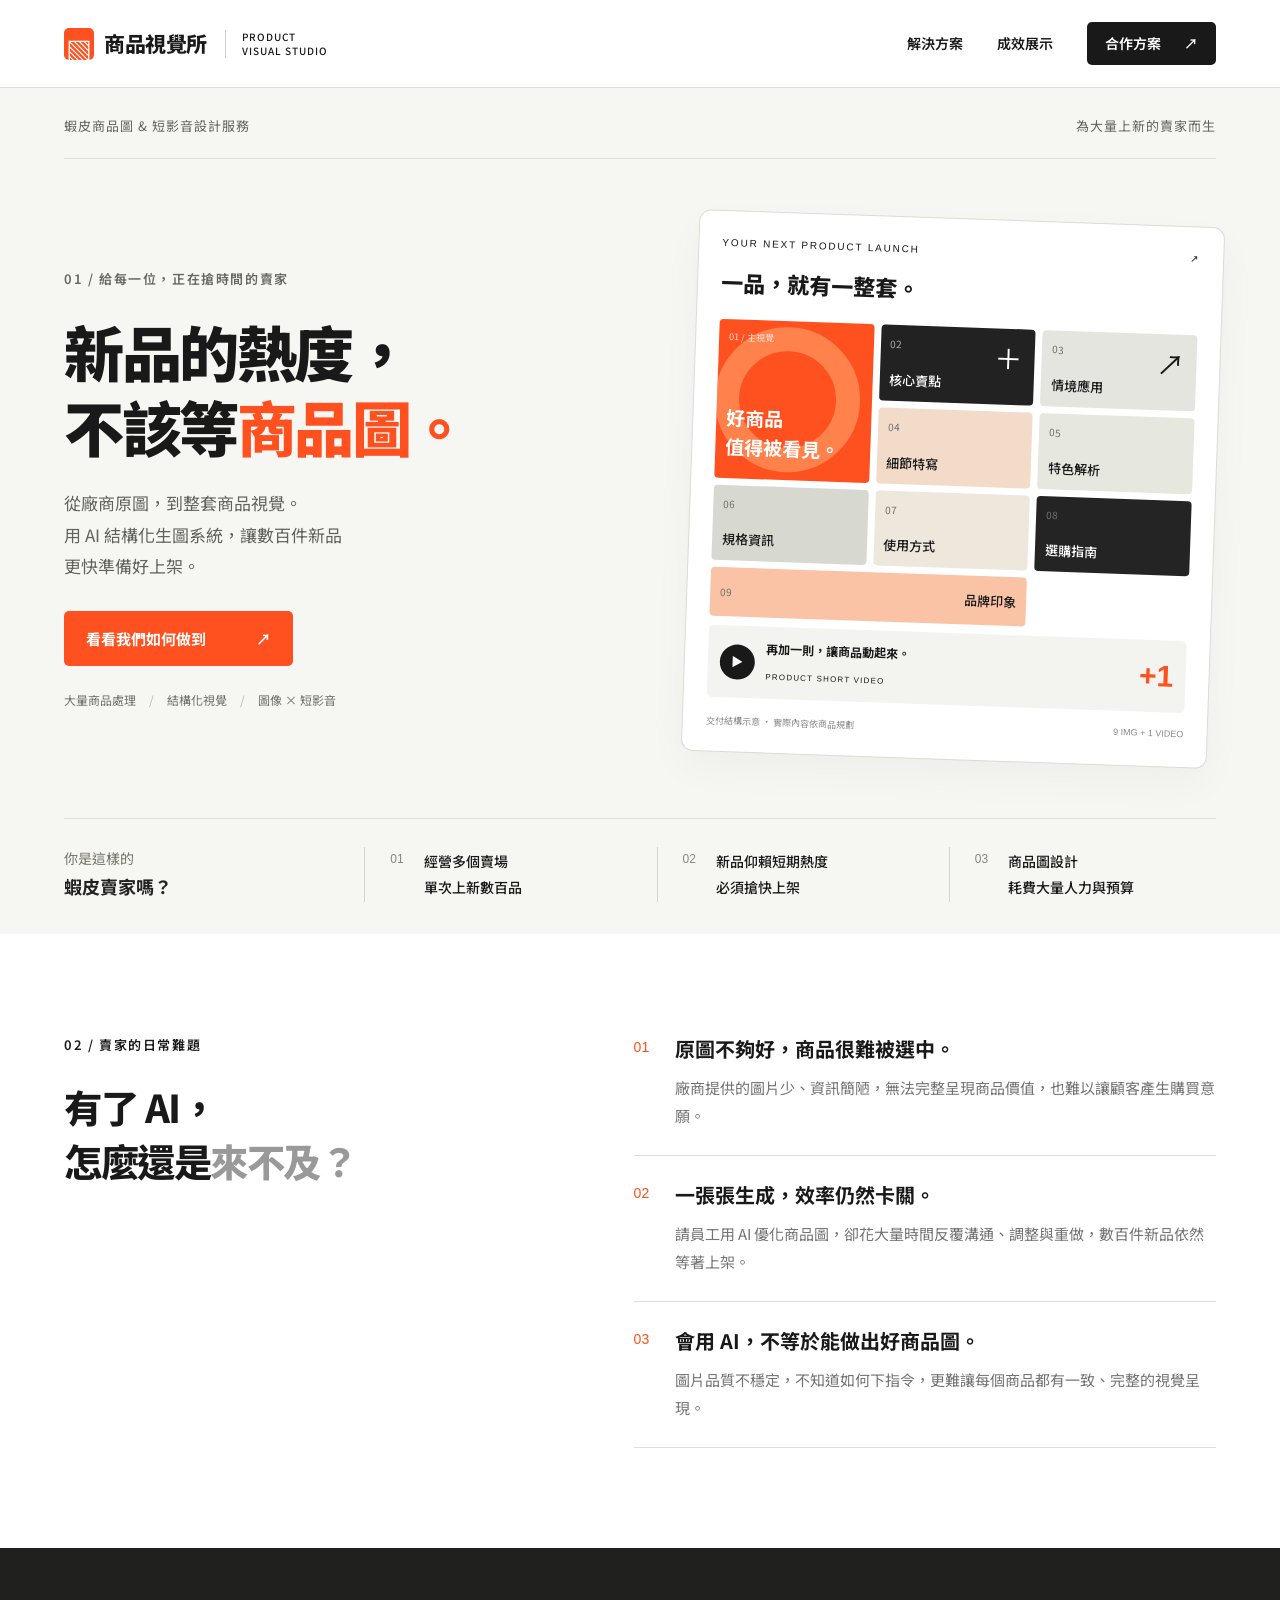
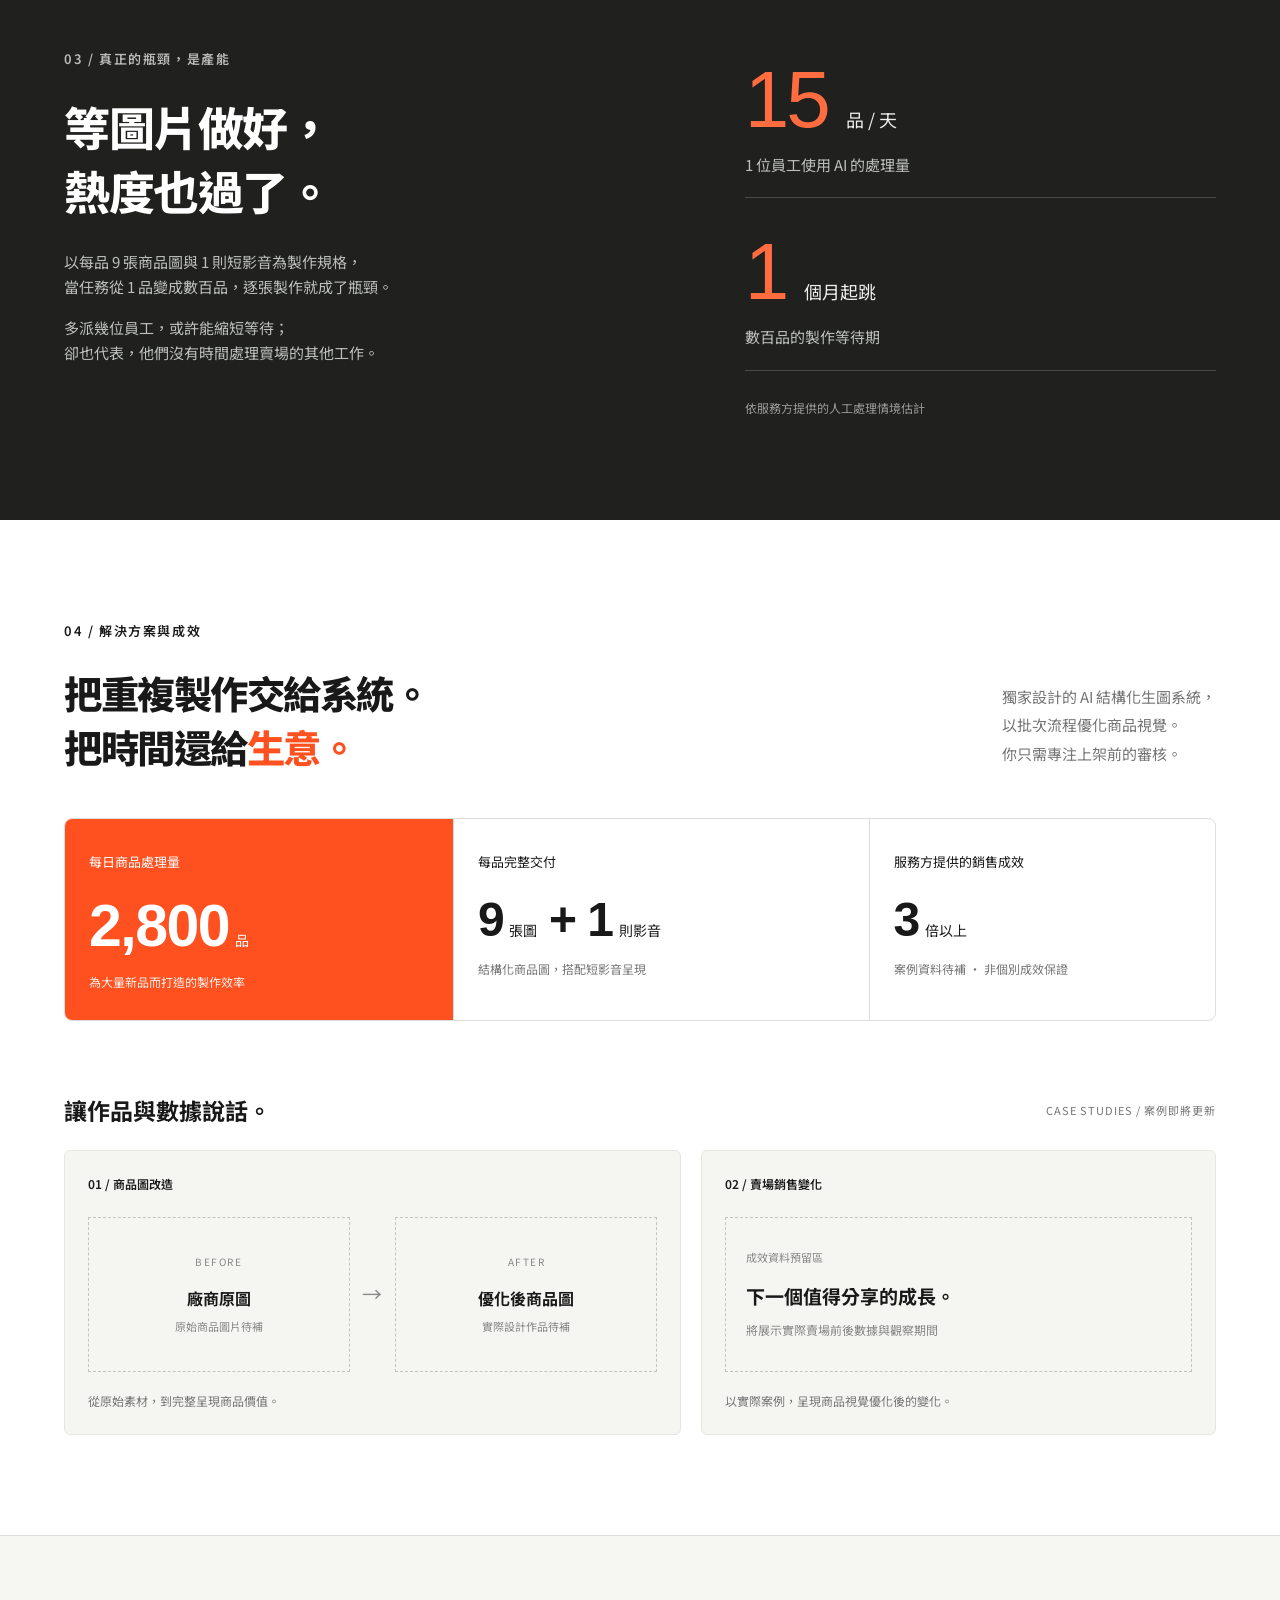
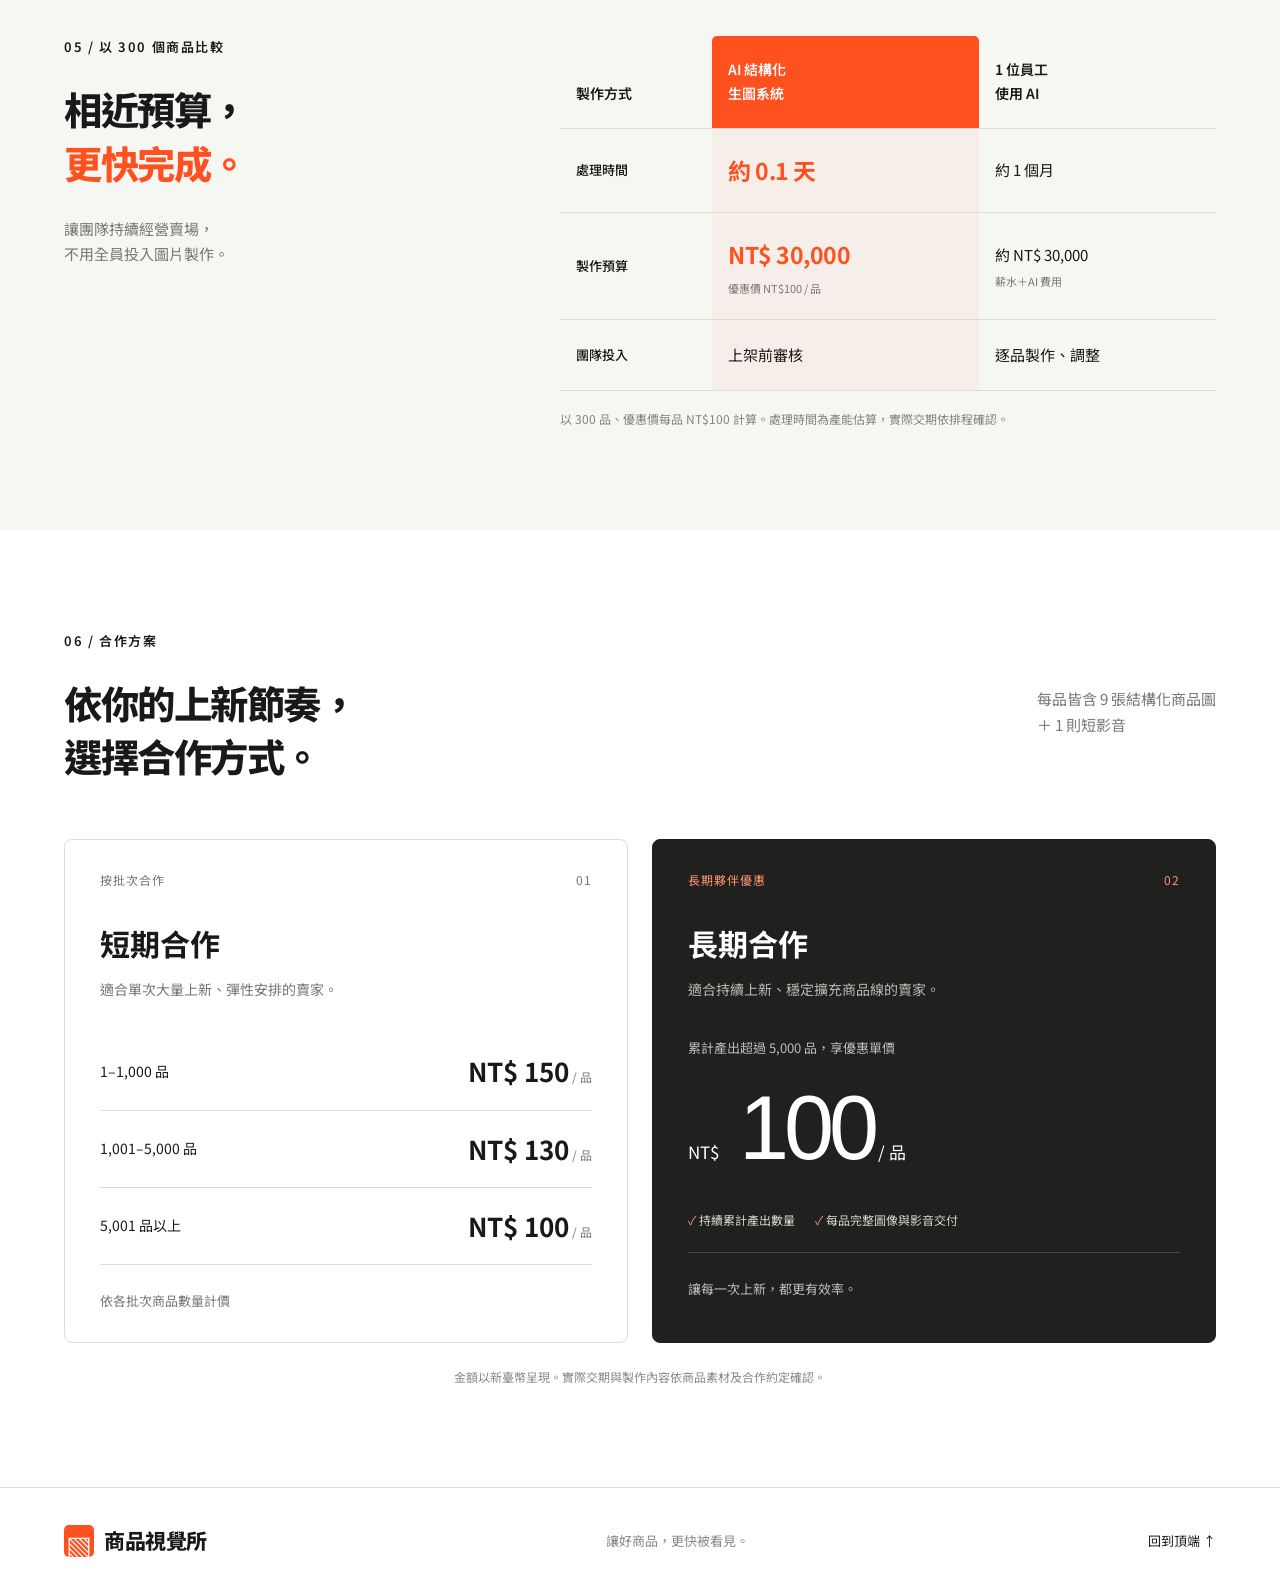
==== 服務介紹網站/index.html @ d11ac573 "1st" ====
<!doctype html>
<html lang="zh-Hant"><head><meta charset="utf-8"><meta name="viewport" content="width=device-width,initial-scale=1"><title>商品視覺所｜蝦皮商品圖 & 短影音設計</title><meta name="description" content="專為大量上新品的蝦皮賣家打造。AI 結構化商品圖與短影音設計，讓新品更快準備好上架。"><link rel="icon" href="data:image/svg+xml,%3Csvg xmlns='http://www.w3.org/2000/svg' viewBox='0 0 32 32'%3E%3Crect width='32' height='32' rx='8' fill='%23ff501f'/%3E%3Cpath d='M8 9h16v14H8z' fill='none' stroke='white' stroke-width='2'/%3E%3Cpath d='m14 12 6 4-6 4z' fill='white'/%3E%3C/svg%3E"><link rel="stylesheet" href="style.css"></head><body>
<header><a class="brand" href="#top"><span class="brand-icon">▧</span> 商品視覺所<span class="brand-note">PRODUCT VISUAL STUDIO</span></a><nav aria-label="主要導覽"><a href="#solution">解決方案</a><a href="#results">成效展示</a><a href="#pricing">合作方案 <span>↗</span></a></nav></header>
<main id="top">
<section class="hero" aria-labelledby="hero-title"><div class="hero-topline"><span>蝦皮商品圖 & 短影音設計服務</span><span>為大量上新的賣家而生</span></div><div class="hero-layout"><div><p class="eyebrow">01 / 給每一位，正在搶時間的賣家</p><h1 id="hero-title">新品的熱度，<br>不該等<span class="orange">商品圖。</span></h1><p class="hero-desc">從廠商原圖，到整套商品視覺。<br>用 AI 結構化生圖系統，讓數百件新品<br class="desktop">更快準備好上架。</p><a class="button" href="#solution">看看我們如何做到 <span>↗</span></a><div class="hero-tags"><span>大量商品處理</span><span>結構化視覺</span><span>圖像 × 短影音</span></div></div><div class="visual" aria-label="每品交付9張商品圖與1則短影音的結構示意"><div class="visual-heading"><span>YOUR NEXT PRODUCT LAUNCH</span><span>↗</span></div><div class="visual-title">一品，就有一整套。</div><div class="delivery-grid"><div class="tile primary"><span>01 / 主視覺</span><strong>好商品<br>值得被看見。</strong><i class="abstract-ring"></i></div><div class="tile t2"><span>02</span><b>核心賣點</b><i>＋</i></div><div class="tile t3"><span>03</span><b>情境應用</b><i>↗</i></div><div class="tile t4"><span>04</span><b>細節特寫</b></div><div class="tile t5"><span>05</span><b>特色解析</b></div><div class="tile t6"><span>06</span><b>規格資訊</b></div><div class="tile t7"><span>07</span><b>使用方式</b></div><div class="tile t8"><span>08</span><b>選購指南</b></div><div class="tile t9"><span>09</span><b>品牌印象</b></div></div><div class="video-strip"><span class="play">▶</span><div><strong>再加一則，讓商品動起來。</strong><small>PRODUCT SHORT VIDEO</small></div><span class="video-count">+1</span></div><div class="visual-foot">交付結構示意 · 實際內容依商品規劃<span>9 IMG + 1 VIDEO</span></div></div></div><div class="seller-row"><p>你是這樣的<br><strong>蝦皮賣家嗎？</strong></p><div><span>01</span>經營多個賣場<br>單次上新數百品</div><div><span>02</span>新品仰賴短期熱度<br>必須搶快上架</div><div><span>03</span>商品圖設計<br>耗費大量人力與預算</div></div></section>
<section class="problems section"><div class="section-intro"><p class="eyebrow">02 / 賣家的日常難題</p><h2>有了 AI，<br>怎麼還是<span class="muted">來不及？</span></h2></div><div class="problem-list"><article><span>01</span><div><h3>原圖不夠好，商品很難被選中。</h3><p>廠商提供的圖片少、資訊簡陋，無法完整呈現商品價值，也難以讓顧客產生購買意願。</p></div></article><article><span>02</span><div><h3>一張張生成，效率仍然卡關。</h3><p>請員工用 AI 優化商品圖，卻花大量時間反覆溝通、調整與重做，數百件新品依然等著上架。</p></div></article><article><span>03</span><div><h3>會用 AI，不等於能做出好商品圖。</h3><p>圖片品質不穩定，不知道如何下指令，更難讓每個商品都有一致、完整的視覺呈現。</p></div></article></div></section>
<section class="bottleneck section"><div><p class="eyebrow">03 / 真正的瓶頸，是產能</p><h2>等圖片做好，<br>熱度也過了。</h2><p>以每品 9 張商品圖與 1 則短影音為製作規格，<br>當任務從 1 品變成數百品，逐張製作就成了瓶頸。</p><p>多派幾位員工，或許能縮短等待；<br>卻也代表，他們沒有時間處理賣場的其他工作。</p></div><div class="bottleneck-metric"><div><strong>15<span>品 / 天</span></strong><p>1 位員工使用 AI 的處理量</p></div><div><strong>1<span>個月起跳</span></strong><p>數百品的製作等待期</p></div><small>依服務方提供的人工處理情境估計</small></div></section>
<section id="solution" class="solution section"><p class="eyebrow">04 / 解決方案與成效</p><div class="solution-head"><h2>把重複製作交給系統。<br>把時間還給<span class="orange">生意。</span></h2><p>獨家設計的 AI 結構化生圖系統，<br>以批次流程優化商品視覺。<br>你只需專注上架前的審核。</p></div><div class="metrics"><div class="metric main-metric"><span>每日商品處理量</span><strong>2,800<small>品</small></strong><p>為大量新品而打造的製作效率</p></div><div class="metric"><span>每品完整交付</span><strong>9<small>張圖</small> + 1<small>則影音</small></strong><p>結構化商品圖，搭配短影音呈現</p></div><div class="metric"><span>服務方提供的銷售成效</span><strong>3<small>倍以上</small></strong><p>案例資料待補 · 非個別成效保證</p></div></div><div id="results" class="results"><div class="results-header"><h3>讓作品與數據說話。</h3><span>CASE STUDIES / 案例即將更新</span></div><div class="case-grid"><article class="case comparison"><div class="case-label">01 / 商品圖改造</div><div class="empty-pair"><div><span>BEFORE</span><b>廠商原圖</b><small>原始商品圖片待補</small></div><span class="pair-arrow">→</span><div><span>AFTER</span><b>優化後商品圖</b><small>實際設計作品待補</small></div></div><p>從原始素材，到完整呈現商品價值。</p></article><article class="case"><div class="case-label">02 / 賣場銷售變化</div><div class="empty-sales"><span>成效資料預留區</span><strong>下一個值得分享的成長。</strong><p>將展示實際賣場前後數據與觀察期間</p></div><p>以實際案例，呈現商品視覺優化後的變化。</p></article></div></div></section>
<section class="advantage section"><div class="section-intro"><p class="eyebrow">05 / 以 300 個商品比較</p><h2>相近預算，<br><span class="orange">更快完成。</span></h2><p>讓團隊持續經營賣場，<br>不用全員投入圖片製作。</p></div><div class="comparison-table"><table><caption class="sr-only">製作300個商品的時間與預算比較</caption><thead><tr><th>製作方式</th><th>AI 結構化<br>生圖系統</th><th>1 位員工<br>使用 AI</th></tr></thead><tbody><tr><th>處理時間</th><td><strong>約 0.1 天</strong></td><td>約 1 個月</td></tr><tr><th>製作預算</th><td><strong>NT$ 30,000</strong><small>優惠價 NT$100 / 品</small></td><td>約 NT$ 30,000<small>薪水＋AI 費用</small></td></tr><tr><th>團隊投入</th><td>上架前審核</td><td>逐品製作、調整</td></tr></tbody></table><p class="fine-print">以 300 品、優惠價每品 NT$100 計算。處理時間為產能估算，實際交期依排程確認。</p></div></section>
<section id="pricing" class="pricing section"><div class="pricing-title"><div><p class="eyebrow">06 / 合作方案</p><h2>依你的上新節奏，<br>選擇合作方式。</h2></div><p>每品皆含 9 張結構化商品圖<br>＋ 1 則短影音</p></div><div class="price-grid"><article class="price-card"><div class="plan-top"><span>按批次合作</span><span>01</span></div><h3>短期合作</h3><p>適合單次大量上新、彈性安排的賣家。</p><div class="price-line"><span>1–1,000 品</span><strong>NT$ 150<small> / 品</small></strong></div><div class="price-line"><span>1,001–5,000 品</span><strong>NT$ 130<small> / 品</small></strong></div><div class="price-line"><span>5,001 品以上</span><strong>NT$ 100<small> / 品</small></strong></div><div class="plan-foot">依各批次商品數量計價</div></article><article class="price-card long-term"><div class="plan-top"><span>長期夥伴優惠</span><span>02</span></div><h3>長期合作</h3><p>適合持續上新、穩定擴充商品線的賣家。</p><div class="long-price"><span>累計產出超過 5,000 品，享優惠單價</span><strong><small>NT$</small> 100<small> / 品</small></strong></div><div class="long-benefits"><span>✓ 持續累計產出數量</span><span>✓ 每品完整圖像與影音交付</span></div><div class="plan-foot">讓每一次上新，都更有效率。</div></article></div><p class="pricing-note">金額以新臺幣呈現。實際交期與製作內容依商品素材及合作約定確認。</p></section>
</main><footer><a class="brand" href="#top"><span class="brand-icon">▧</span> 商品視覺所</a><p>讓好商品，更快被看見。</p><a href="#top">回到頂端 ↑</a></footer></body></html>
---- 服務介紹網站/style.css ----
@import url('https://fonts.googleapis.com/css2?family=Noto+Sans+TC:wght@400;500;600;700;800;900&display=swap');
:root{--ink:#191919;--orange:#ff501f;--muted:#777;--line:#dededb;--paper:#f6f6f2}*{box-sizing:border-box}html{scroll-behavior:smooth;scroll-padding-top:95px}body{margin:0;color:var(--ink);font-family:'Noto Sans TC',Arial,sans-serif;background:white;font-size:16px;line-height:1.7}a{color:inherit;text-decoration:none}a:focus-visible{outline:3px solid var(--orange);outline-offset:5px}header{height:88px;padding:0 5%;display:flex;align-items:center;justify-content:space-between;border-bottom:1px solid var(--line);background:#fff;position:relative;z-index:5}.brand{display:flex;align-items:center;gap:10px;font-size:21px;font-weight:800;letter-spacing:-.5px}.brand-icon{display:grid;place-items:center;width:30px;height:32px;background:var(--orange);color:white;font-size:26px;border-radius:5px}.brand-note{font-size:10px;letter-spacing:1px;font-weight:500;border-left:1px solid #ccc;margin-left:8px;padding-left:16px;max-width:110px;line-height:1.4}nav{display:flex;align-items:center;gap:34px;font-size:14px;font-weight:600}nav a:last-child{background:var(--ink);color:white;padding:10px 18px;border-radius:5px}nav a span{margin-left:20px}.hero{padding:27px 5% 0;background:var(--paper)}.hero-topline{display:flex;justify-content:space-between;font-size:13px;color:#64645e;border-bottom:1px solid var(--line);padding-bottom:21px;letter-spacing:1px}.hero-layout{display:grid;grid-template-columns:1.06fr 1fr;gap:6%;align-items:center;padding:59px 0 58px}.eyebrow{font-size:13px;font-weight:600;letter-spacing:1.6px;margin:0 0 24px}.hero .eyebrow{color:#686861}h1,h2,h3,p{margin-top:0}h1{font-size:clamp(42px,4.7vw,74px);font-weight:900;line-height:1.24;letter-spacing:-2.5px;margin-bottom:24px}.orange{color:var(--orange)}.hero-desc{font-size:17px;color:#62625d;line-height:1.85;margin-bottom:29px}.button{display:inline-flex;align-items:center;gap:50px;background:var(--orange);color:white;padding:15px 22px;border-radius:5px;font-size:15px;font-weight:700}.button:hover{background:#df3a0c}.hero-tags{display:flex;gap:0;font-size:12px;color:#71716a;margin-top:24px}.hero-tags span+span:before{content:'/';margin:0 13px;color:#b8b8b0}.visual{background:white;border:1px solid #dcdcd5;border-radius:12px;padding:23px;box-shadow:0 16px 40px #22220c09;transform:rotate(2deg)}.visual-heading{font-family:Arial,sans-serif;font-size:10px;letter-spacing:1.8px;display:flex;justify-content:space-between}.visual-title{font-size:22px;font-weight:800;margin:12px 0 19px}.delivery-grid{display:grid;grid-template-columns:repeat(3,1fr);gap:7px}.tile{min-height:75px;border-radius:4px;padding:10px;background:#eeeeea;position:relative;overflow:hidden;display:flex;flex-direction:column;justify-content:space-between}.tile span{font-size:10px;color:#70706a}.tile b{font-size:13px;font-weight:500}.primary{grid-row:span 2;background:var(--orange);color:white;min-height:159px}.primary span{color:#ffe5db;font-size:9px;z-index:1}.primary strong{font-size:19px;line-height:1.5;z-index:1;margin-bottom:8px}.abstract-ring{position:absolute;bottom:-26px;right:-55px;width:145px;height:145px;border:24px solid #ffab72;border-radius:50%;opacity:.55}.t2{background:#222;color:white}.t2 span{color:#aaa}.tile i{position:absolute;right:12px;top:6px;font-size:28px;font-style:normal}.t3{background:#e4e5df}.t4{background:#f3dbc9}.t5{background:#e6e7de}.t6{background:#d7d9d1}.t7{background:#eee7dc}.t8{background:#242424;color:white}.t9{background:#fbc3a6;grid-column:span 2;min-height:49px;flex-direction:row;align-items:center}.video-strip{display:flex;align-items:center;gap:11px;background:#f3f3ef;margin-top:9px;padding:12px;border-radius:5px}.play{width:35px;height:35px;border-radius:50%;display:grid;place-items:center;background:var(--ink);color:white;font-size:12px}.video-strip strong{display:block;font-size:12px}.video-strip small{font:8px Arial;letter-spacing:1.2px}.video-count{margin-left:auto;font:bold 30px Arial;color:var(--orange)}.visual-foot{margin-top:16px;display:flex;justify-content:space-between;font-size:9px;color:#888}.visual-foot span{font:9px Arial}.seller-row{border-top:1px solid var(--line);display:grid;grid-template-columns:1.03fr 1fr 1fr 1fr;padding:28px 0 32px;gap:25px}.seller-row p{margin:0;font-size:14px;color:#74746b}.seller-row strong{color:#222;font-size:18px}.seller-row>div{border-left:1px solid #d4d4cb;display:flex;align-items:center;gap:20px;padding-left:25px;font-size:14px;font-weight:500;line-height:1.8}.seller-row>div>span{font:12px Arial;color:#87877a;align-self:flex-start;margin-top:5px}.section{padding:100px 5%}h2{font-size:clamp(30px,3vw,45px);letter-spacing:-1.5px;line-height:1.4;font-weight:800;margin-bottom:26px}.muted{color:#999}.problems{display:grid;grid-template-columns:1fr 1.25fr;gap:9%}.problem-list article{display:flex;gap:26px;padding:24px 0;border-bottom:1px solid var(--line)}.problem-list article:first-child{padding-top:0}.problem-list article>span{color:var(--orange);font:14px Arial;padding-top:5px}.problem-list h3{font-size:20px;line-height:1.5;margin-bottom:10px}.problem-list p{font-size:15px;color:#737373;line-height:1.9;margin-bottom:0}.bottleneck{background:#20211f;color:white;display:grid;grid-template-columns:1.2fr 1fr;gap:10%;position:relative}.bottleneck .eyebrow{color:#bbb}.bottleneck h2{font-size:46px}.bottleneck p:not(.eyebrow){font-size:15px;color:#bcbfba}.bottleneck-metric>div{border-bottom:1px solid #484a43;padding:0 0 20px;margin:0 0 22px}.bottleneck-metric strong{font:80px Arial,sans-serif;letter-spacing:-3px;line-height:1.3;color:#ff6c40}.bottleneck-metric strong span{font:18px 'Noto Sans TC',sans-serif;color:#eee;margin-left:18px;letter-spacing:0}.bottleneck-metric p{margin:0}.bottleneck-metric small{color:#999;font-size:12px}.solution-head{display:flex;justify-content:space-between;gap:30px;align-items:center}.solution-head>p{color:#747474;font-size:15px;line-height:1.9}.metrics{display:grid;grid-template-columns:1.12fr 1.2fr 1fr;border:1px solid var(--line);border-radius:8px;overflow:hidden;margin-top:18px}.metric{padding:28px 24px}.metric+.metric{border-left:1px solid var(--line)}.metric>span{font-size:13px}.metric strong{font:48px Arial,sans-serif;font-weight:600;display:block;margin:18px 0 12px;letter-spacing:-1.5px;white-space:nowrap}.metric strong small{font:14px 'Noto Sans TC',sans-serif;letter-spacing:0;margin-left:6px}.metric p{font-size:12px;margin:0;color:#777}.main-metric{background:var(--orange);color:white}.main-metric strong{font-size:59px}.main-metric p{color:#fff0e9}.results{margin-top:70px}.results-header{display:flex;justify-content:space-between;align-items:center;margin-bottom:20px;gap:20px}.results-header h3{font-size:23px;margin:0}.results-header>span{font-size:11px;color:#777;letter-spacing:1px}.case-grid{display:grid;grid-template-columns:1.2fr 1fr;gap:20px}.case{background:#f5f5f1;border:1px solid #e7e7e2;border-radius:6px;padding:23px}.case-label{font-size:12px;font-weight:600}.case>p{font-size:12px;color:#777;margin:19px 0 0}.empty-pair{display:flex;align-items:center;gap:12px;margin-top:22px}.empty-pair>div{flex:1;min-height:155px;border:1px dashed #c5c5bc;display:flex;flex-direction:column;align-items:center;justify-content:center;padding:12px}.empty-pair span{font-size:10px;letter-spacing:1.5px;color:#888}.empty-pair b{font-size:16px;margin:15px 0 5px}.empty-pair small{font-size:11px;color:#888}.pair-arrow{font-size:20px!important}.empty-sales{margin-top:22px;min-height:155px;display:flex;flex-direction:column;justify-content:center;border:1px dashed #c5c5bc;padding:20px}.empty-sales>span{font-size:11px;color:#888}.empty-sales strong{font-size:19px;margin:13px 0 8px}.empty-sales p{font-size:12px;color:#888;margin:0}.advantage{background:var(--paper);display:grid;grid-template-columns:.8fr 1.3fr;gap:8%;border-top:1px solid var(--line)}.section-intro>p:not(.eyebrow){color:#777;font-size:15px}table{border-collapse:collapse;width:100%;font-size:15px;text-align:left}th,td{padding:22px 16px;border-bottom:1px solid #dcdcd4}thead th{font-weight:600;font-size:14px;vertical-align:bottom}thead th:nth-child(2){background:#ff501f;color:white;border-radius:5px 5px 0 0}tbody td:nth-child(2){background:#ff501f0c}tbody th{font-size:13px;font-weight:500}td strong{font-size:23px;letter-spacing:-.5px;color:var(--orange)}td small{display:block;font-size:11px;color:#777;margin-top:5px}.fine-print{font-size:12px;color:#85857c;line-height:1.8;margin:17px 0 0}.pricing-title{display:flex;justify-content:space-between;align-items:center;margin-bottom:30px;gap:30px}.pricing-title>p{font-size:15px;color:#777}.price-grid{display:grid;grid-template-columns:1fr 1fr;gap:24px}.price-card{border:1px solid var(--line);border-radius:8px;padding:30px 35px}.plan-top{display:flex;justify-content:space-between;font-size:12px;letter-spacing:1px;margin-bottom:27px;color:#747474}.price-card h3{font-size:30px;margin-bottom:9px}.price-card>p{font-size:14px;color:#777;margin-bottom:32px}.price-line{display:flex;align-items:center;justify-content:space-between;padding:16px 0;border-bottom:1px solid var(--line);gap:16px}.price-line>span{font-size:14px}.price-line strong{font-size:26px;white-space:nowrap}.price-line small{font-size:12px;font-weight:400;color:#777}.plan-foot{font-size:13px;padding-top:25px;color:#777}.long-term{background:#20211f;color:white;border-color:#20211f}.long-term .plan-top{color:#ff916f}.long-term>p{color:#b8b8b3}.long-price>span{font-size:13px;color:#bbb}.long-price>strong{display:block;font:90px Arial,sans-serif;letter-spacing:-5px;margin:16px 0 30px}.long-price strong small{font:17px 'Noto Sans TC',sans-serif;letter-spacing:0}.long-benefits{display:flex;gap:20px;font-size:12px;color:#d4d4cc;padding-bottom:22px;border-bottom:1px solid #494a44}.long-benefits span:first-letter{color:#ff906d}.long-term .plan-foot{color:#bbb}.pricing-note{font-size:12px;color:#888;text-align:center;margin:24px 0 0}footer{border-top:1px solid var(--line);padding:35px 5%;display:flex;align-items:center;justify-content:space-between;gap:20px}footer p{margin:0;font-size:13px;color:#888}footer>a:last-child{font-size:13px}.sr-only{position:absolute;width:1px;height:1px;padding:0;margin:-1px;overflow:hidden;clip:rect(0,0,0,0);white-space:nowrap;border:0}@media(min-width:1500px){header,.hero,.section,footer{padding-left:max(5%,calc((100vw - 1380px)/2));padding-right:max(5%,calc((100vw - 1380px)/2))}}@media(max-width:950px){.brand-note{display:none}.hero-layout{gap:4%}h1{font-size:44px}.visual{padding:15px}.metric strong{font-size:34px}.main-metric strong{font-size:46px}.seller-row>div{padding-left:15px;gap:10px;font-size:12px}.solution-head>p{max-width:270px}.section{padding-top:75px;padding-bottom:75px}.price-card{padding:25px}.price-line strong{font-size:22px}.long-benefits{flex-direction:column;gap:7px}}@media(max-width:680px){header{height:73px}.brand{font-size:18px}nav{gap:13px;font-size:12px}nav a:first-child,nav a:nth-child(2){display:none}nav a:last-child{padding:8px 12px}.hero-topline{font-size:11px}.hero-topline>span:last-child{display:none}.hero-layout{grid-template-columns:1fr;gap:36px;padding-top:37px;padding-bottom:37px}h1{font-size:45px;letter-spacing:-2px}.hero-desc{font-size:16px}.hero .eyebrow{font-size:11px}.visual{transform:none;padding:20px}.tile{min-height:70px}.primary{min-height:147px}.seller-row{grid-template-columns:1fr;gap:16px;padding:23px 0}.seller-row p br{display:none}.seller-row p strong{margin-left:6px}.seller-row>div{padding-left:0;border:0;font-size:14px;gap:18px}.seller-row>div br{display:none}.section{padding-top:60px;padding-bottom:60px}.problems,.bottleneck,.advantage{grid-template-columns:1fr;gap:25px}.problems h2{margin-bottom:4px}.eyebrow{font-size:12px;margin-bottom:17px}.problem-list h3{font-size:18px}.bottleneck h2{font-size:36px}.bottleneck-metric{display:grid;grid-template-columns:1fr 1fr;gap:15px}.bottleneck-metric strong{font-size:62px}.bottleneck-metric strong span{display:block;font-size:14px;margin:0;line-height:2}.bottleneck-metric>div{margin:0;padding-bottom:15px}.bottleneck-metric p{font-size:12px!important}.bottleneck-metric small{grid-column:span 2;font-size:11px}.solution-head,.pricing-title{display:block}.solution-head h2{font-size:31px}.solution-head>p{max-width:none}.metrics{grid-template-columns:1fr}.metric{padding:23px}.metric+.metric{border-left:0;border-top:1px solid var(--line)}.metric strong{font-size:43px;margin:12px 0}.main-metric strong{font-size:58px}.results{margin-top:45px}.results-header{display:block}.results-header h3{margin-bottom:8px}.case-grid,.price-grid{grid-template-columns:1fr}.case{padding:18px}.empty-pair{gap:7px}.empty-pair b{font-size:14px}.empty-pair small{font-size:10px}.empty-sales strong{font-size:18px}.advantage .section-intro p:not(.eyebrow){margin-bottom:0}th,td{padding:16px 9px;font-size:13px}thead th{font-size:12px}td strong{font-size:18px}.fine-print{font-size:11px}.price-card{padding:25px}.price-line strong{font-size:26px}.long-benefits{flex-direction:row;gap:12px;font-size:11px}.pricing-title h2{font-size:31px}.long-price>strong{font-size:80px}footer{flex-wrap:wrap;padding-top:25px;padding-bottom:25px}footer p{display:none}.visual-foot{font-size:8px}}@media(prefers-reduced-motion:reduce){html{scroll-behavior:auto}}
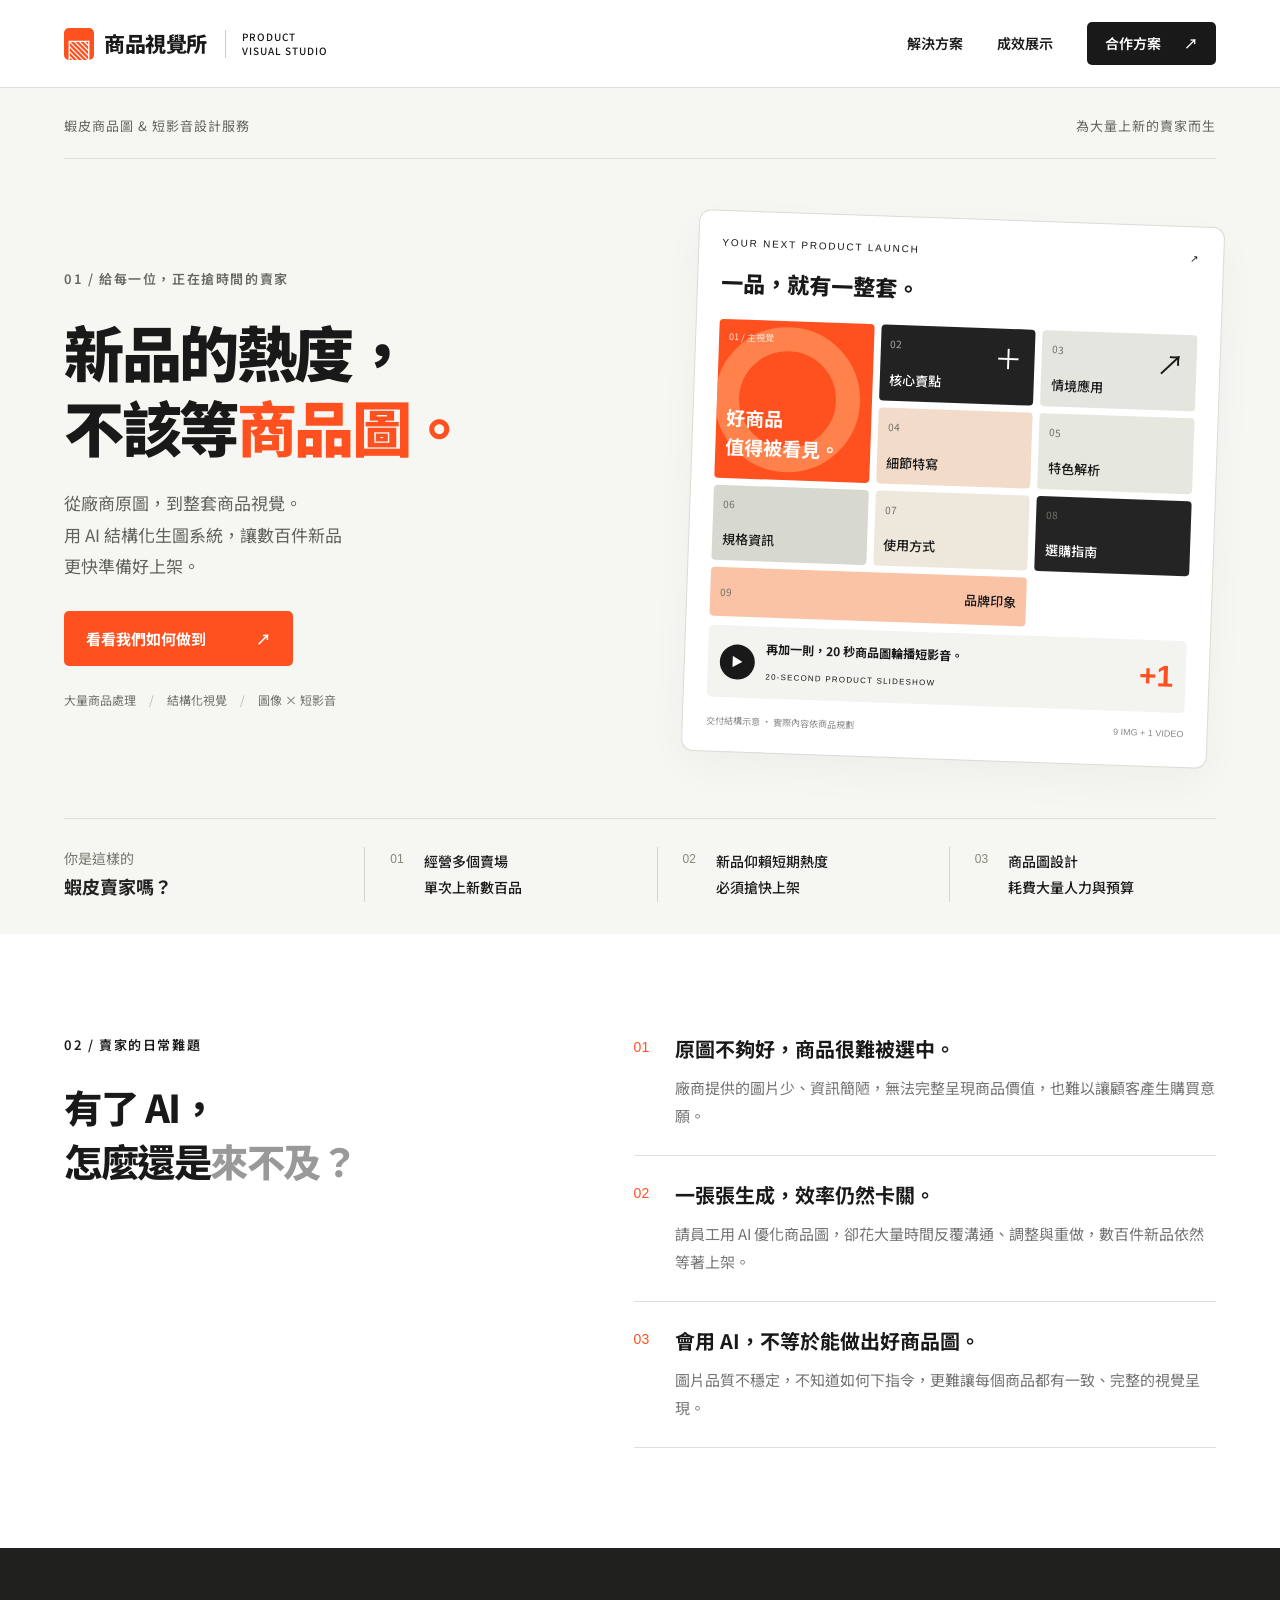
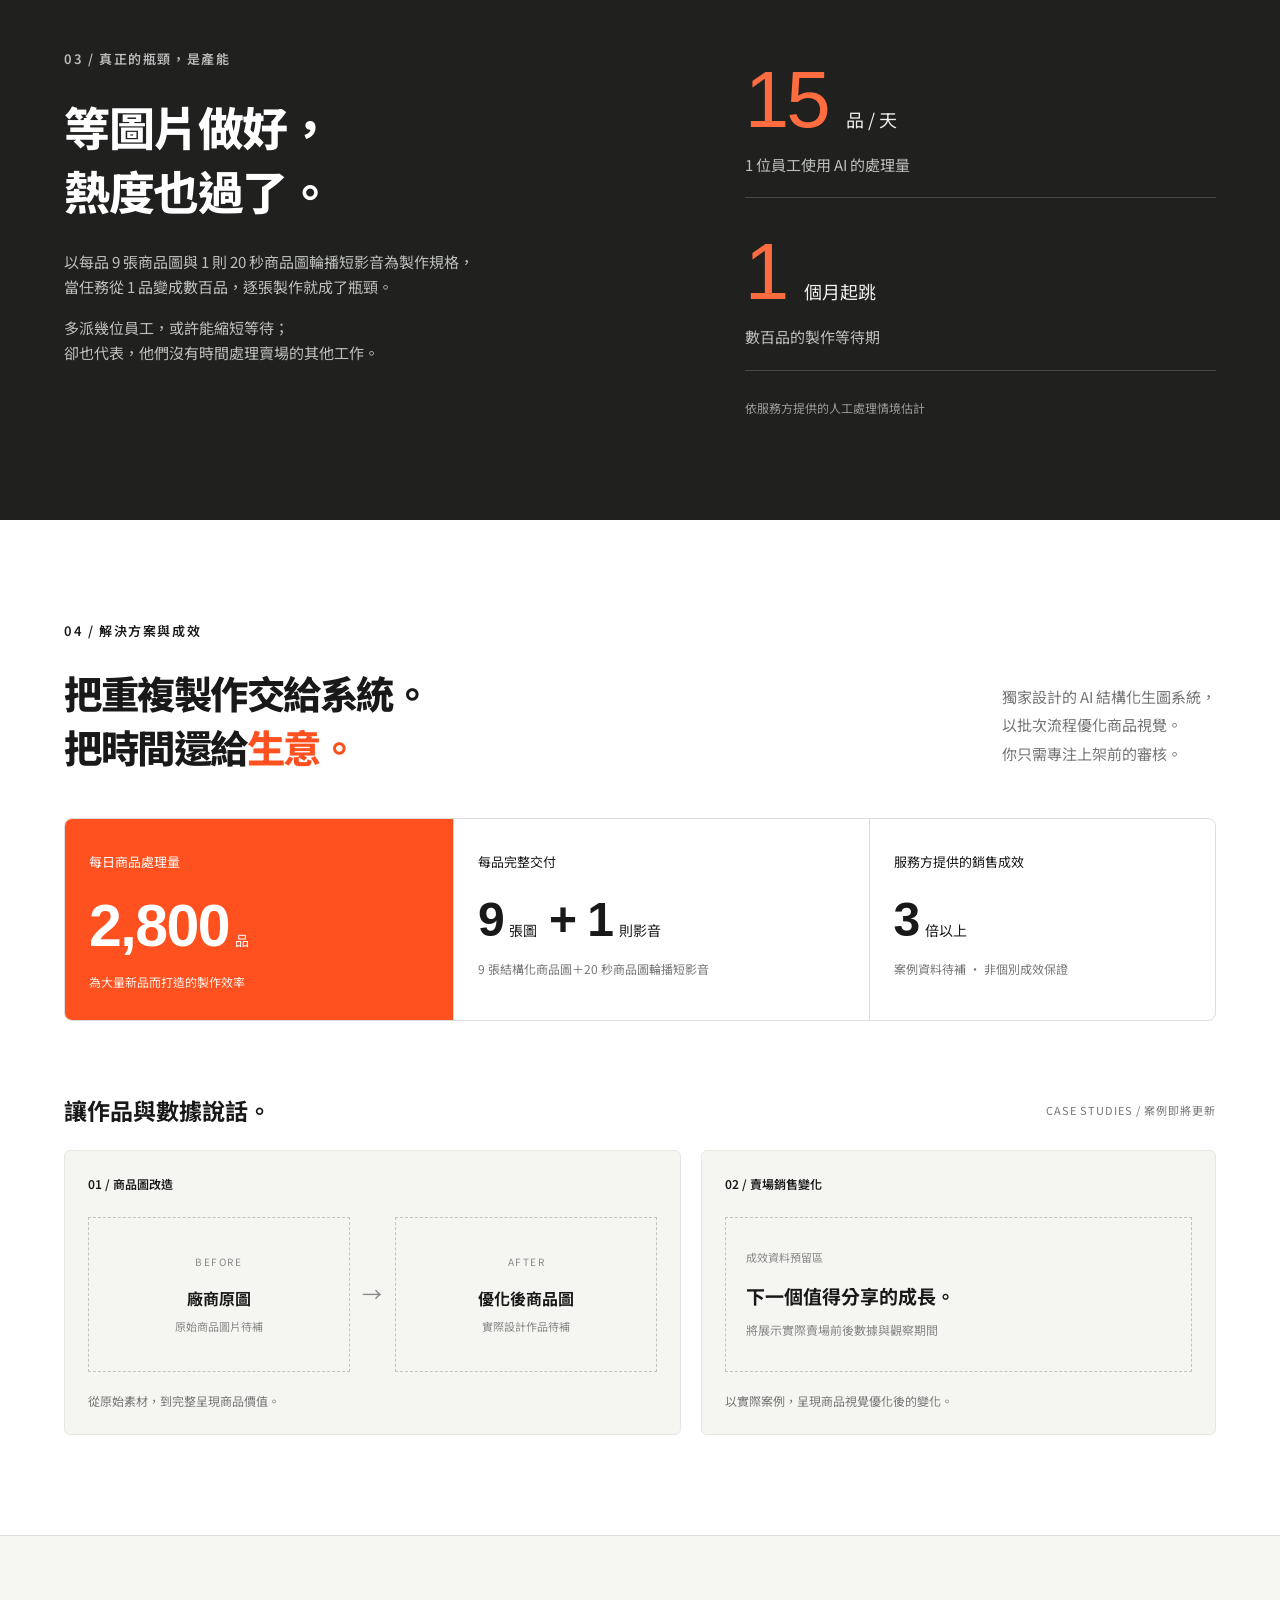
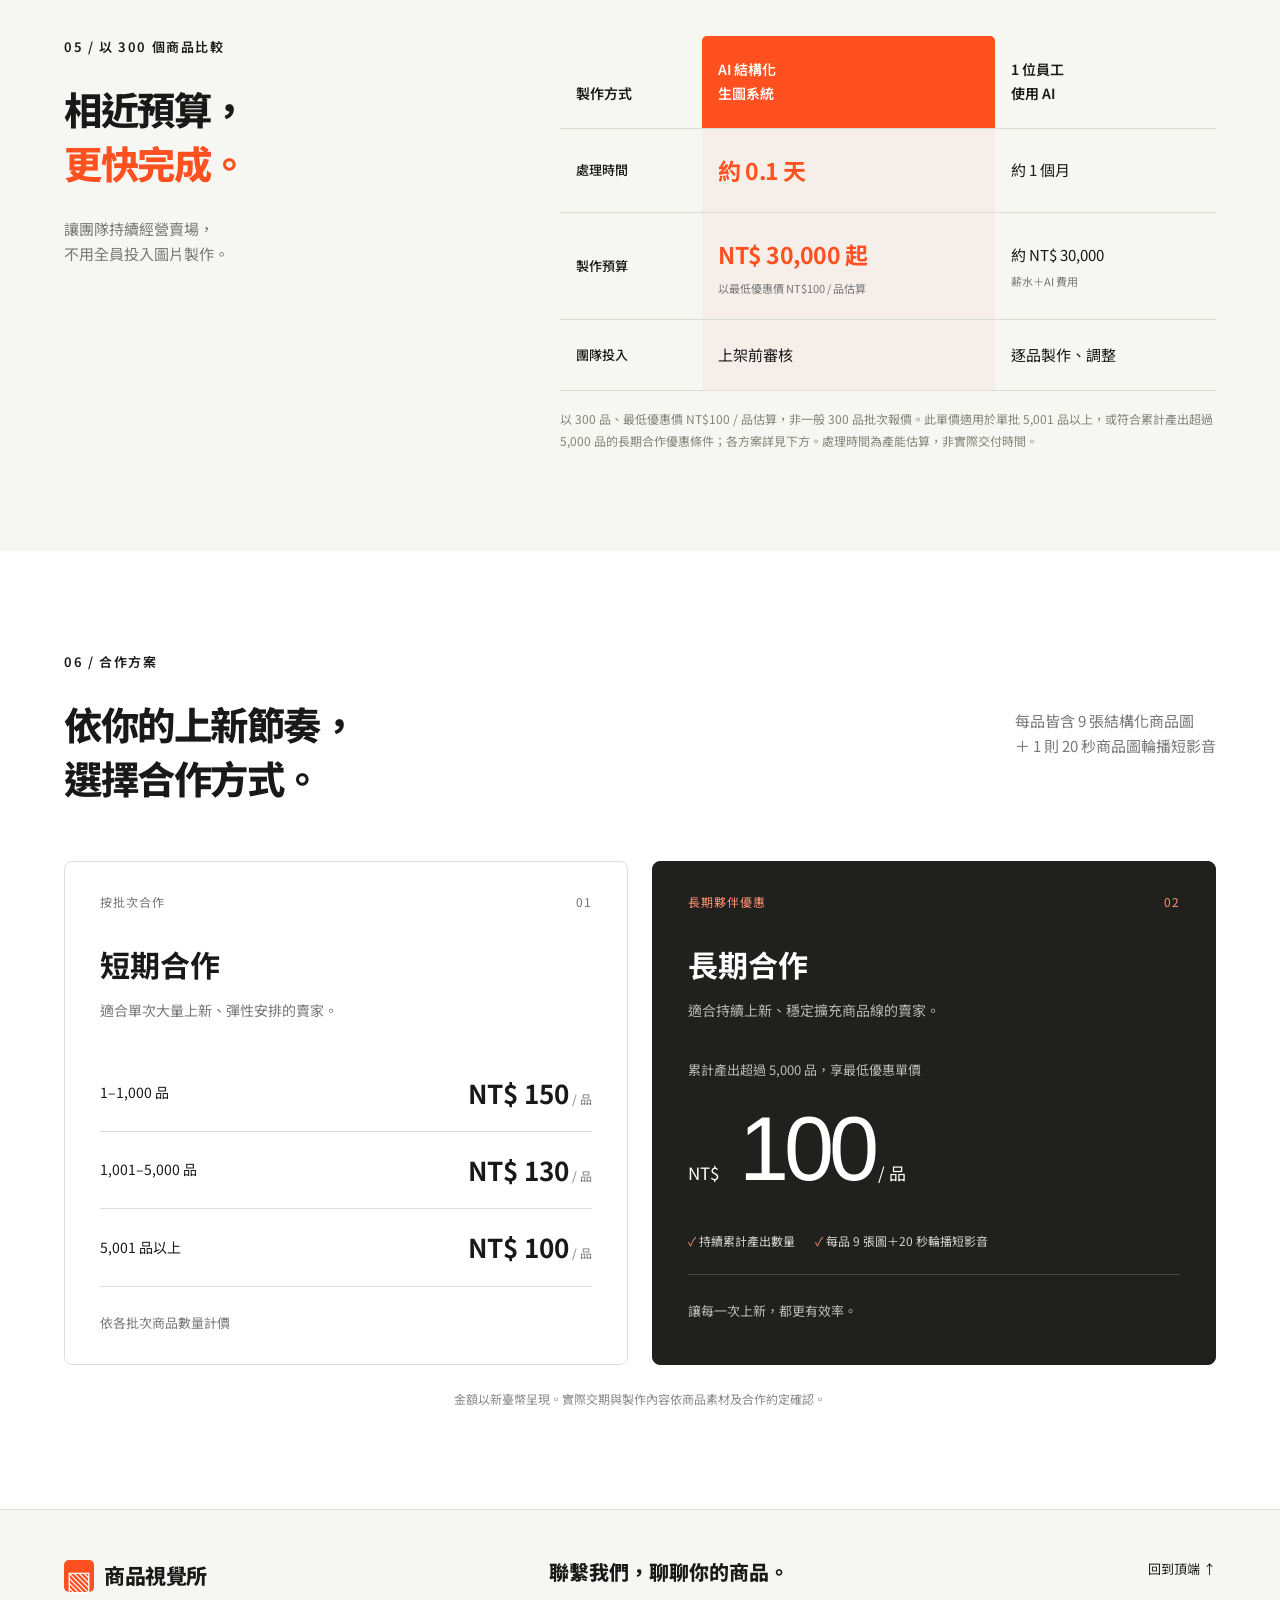
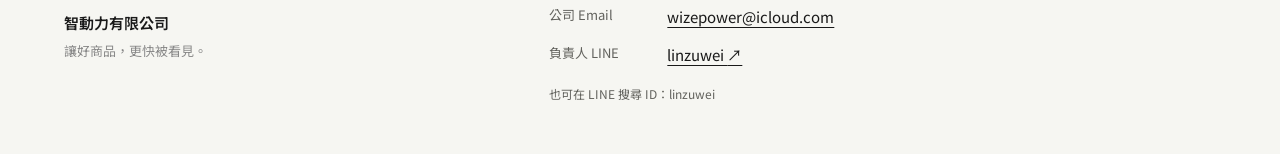
==== commit 2ec1b32f: "temp" ====
--- a/服務介紹網站/index.html
+++ b/服務介紹網站/index.html
@@ -1,12 +1,29 @@
 <!doctype html>
-<html lang="zh-Hant"><head><meta charset="utf-8"><meta name="viewport" content="width=device-width,initial-scale=1"><title>商品視覺所｜蝦皮商品圖 & 短影音設計</title><meta name="description" content="專為大量上新品的蝦皮賣家打造。AI 結構化商品圖與短影音設計，讓新品更快準備好上架。"><link rel="icon" href="data:image/svg+xml,%3Csvg xmlns='http://www.w3.org/2000/svg' viewBox='0 0 32 32'%3E%3Crect width='32' height='32' rx='8' fill='%23ff501f'/%3E%3Cpath d='M8 9h16v14H8z' fill='none' stroke='white' stroke-width='2'/%3E%3Cpath d='m14 12 6 4-6 4z' fill='white'/%3E%3C/svg%3E"><link rel="stylesheet" href="style.css"></head><body>
+<html lang="zh-Hant"><head><meta charset="utf-8"><meta name="viewport" content="width=device-width,initial-scale=1"><title>商品視覺所｜蝦皮商品圖 & 短影音設計</title><meta name="description" content="專為大量上新品的蝦皮賣家打造。AI 結構化商品圖與短影音設計，讓新品更快準備好上架。"><link rel="icon" href="data:image/svg+xml,%3Csvg xmlns='http://www.w3.org/2000/svg' viewBox='0 0 32 32'%3E%3Crect width='32' height='32' rx='8' fill='%23ff501f'/%3E%3Cpath d='M8 9h16v14H8z' fill='none' stroke='white' stroke-width='2'/%3E%3Cpath d='m14 12 6 4-6 4z' fill='white'/%3E%3C/svg%3E"><link rel="stylesheet" href="style.css"><link rel="stylesheet" href="footer.css"></head><body>
 <header><a class="brand" href="#top"><span class="brand-icon">▧</span> 商品視覺所<span class="brand-note">PRODUCT VISUAL STUDIO</span></a><nav aria-label="主要導覽"><a href="#solution">解決方案</a><a href="#results">成效展示</a><a href="#pricing">合作方案 <span>↗</span></a></nav></header>
 <main id="top">
-<section class="hero" aria-labelledby="hero-title"><div class="hero-topline"><span>蝦皮商品圖 & 短影音設計服務</span><span>為大量上新的賣家而生</span></div><div class="hero-layout"><div><p class="eyebrow">01 / 給每一位，正在搶時間的賣家</p><h1 id="hero-title">新品的熱度，<br>不該等<span class="orange">商品圖。</span></h1><p class="hero-desc">從廠商原圖，到整套商品視覺。<br>用 AI 結構化生圖系統，讓數百件新品<br class="desktop">更快準備好上架。</p><a class="button" href="#solution">看看我們如何做到 <span>↗</span></a><div class="hero-tags"><span>大量商品處理</span><span>結構化視覺</span><span>圖像 × 短影音</span></div></div><div class="visual" aria-label="每品交付9張商品圖與1則短影音的結構示意"><div class="visual-heading"><span>YOUR NEXT PRODUCT LAUNCH</span><span>↗</span></div><div class="visual-title">一品，就有一整套。</div><div class="delivery-grid"><div class="tile primary"><span>01 / 主視覺</span><strong>好商品<br>值得被看見。</strong><i class="abstract-ring"></i></div><div class="tile t2"><span>02</span><b>核心賣點</b><i>＋</i></div><div class="tile t3"><span>03</span><b>情境應用</b><i>↗</i></div><div class="tile t4"><span>04</span><b>細節特寫</b></div><div class="tile t5"><span>05</span><b>特色解析</b></div><div class="tile t6"><span>06</span><b>規格資訊</b></div><div class="tile t7"><span>07</span><b>使用方式</b></div><div class="tile t8"><span>08</span><b>選購指南</b></div><div class="tile t9"><span>09</span><b>品牌印象</b></div></div><div class="video-strip"><span class="play">▶</span><div><strong>再加一則，讓商品動起來。</strong><small>PRODUCT SHORT VIDEO</small></div><span class="video-count">+1</span></div><div class="visual-foot">交付結構示意 · 實際內容依商品規劃<span>9 IMG + 1 VIDEO</span></div></div></div><div class="seller-row"><p>你是這樣的<br><strong>蝦皮賣家嗎？</strong></p><div><span>01</span>經營多個賣場<br>單次上新數百品</div><div><span>02</span>新品仰賴短期熱度<br>必須搶快上架</div><div><span>03</span>商品圖設計<br>耗費大量人力與預算</div></div></section>
+<section class="hero" aria-labelledby="hero-title"><div class="hero-topline"><span>蝦皮商品圖 & 短影音設計服務</span><span>為大量上新的賣家而生</span></div><div class="hero-layout"><div><p class="eyebrow">01 / 給每一位，正在搶時間的賣家</p><h1 id="hero-title">新品的熱度，<br>不該等<span class="orange">商品圖。</span></h1><p class="hero-desc">從廠商原圖，到整套商品視覺。<br>用 AI 結構化生圖系統，讓數百件新品<br class="desktop">更快準備好上架。</p><a class="button" href="#solution">看看我們如何做到 <span>↗</span></a><div class="hero-tags"><span>大量商品處理</span><span>結構化視覺</span><span>圖像 × 短影音</span></div></div><div class="visual" aria-label="每品交付9張商品圖與1則20秒商品圖輪播短影音的結構示意"><div class="visual-heading"><span>YOUR NEXT PRODUCT LAUNCH</span><span>↗</span></div><div class="visual-title">一品，就有一整套。</div><div class="delivery-grid"><div class="tile primary"><span>01 / 主視覺</span><strong>好商品<br>值得被看見。</strong><i class="abstract-ring"></i></div><div class="tile t2"><span>02</span><b>核心賣點</b><i>＋</i></div><div class="tile t3"><span>03</span><b>情境應用</b><i>↗</i></div><div class="tile t4"><span>04</span><b>細節特寫</b></div><div class="tile t5"><span>05</span><b>特色解析</b></div><div class="tile t6"><span>06</span><b>規格資訊</b></div><div class="tile t7"><span>07</span><b>使用方式</b></div><div class="tile t8"><span>08</span><b>選購指南</b></div><div class="tile t9"><span>09</span><b>品牌印象</b></div></div><div class="video-strip"><span class="play">▶</span><div><strong>再加一則，20 秒商品圖輪播短影音。</strong><small>20-SECOND PRODUCT SLIDESHOW</small></div><span class="video-count">+1</span></div><div class="visual-foot">交付結構示意 · 實際內容依商品規劃<span>9 IMG + 1 VIDEO</span></div></div></div><div class="seller-row"><p>你是這樣的<br><strong>蝦皮賣家嗎？</strong></p><div><span>01</span>經營多個賣場<br>單次上新數百品</div><div><span>02</span>新品仰賴短期熱度<br>必須搶快上架</div><div><span>03</span>商品圖設計<br>耗費大量人力與預算</div></div></section>
 <section class="problems section"><div class="section-intro"><p class="eyebrow">02 / 賣家的日常難題</p><h2>有了 AI，<br>怎麼還是<span class="muted">來不及？</span></h2></div><div class="problem-list"><article><span>01</span><div><h3>原圖不夠好，商品很難被選中。</h3><p>廠商提供的圖片少、資訊簡陋，無法完整呈現商品價值，也難以讓顧客產生購買意願。</p></div></article><article><span>02</span><div><h3>一張張生成，效率仍然卡關。</h3><p>請員工用 AI 優化商品圖，卻花大量時間反覆溝通、調整與重做，數百件新品依然等著上架。</p></div></article><article><span>03</span><div><h3>會用 AI，不等於能做出好商品圖。</h3><p>圖片品質不穩定，不知道如何下指令，更難讓每個商品都有一致、完整的視覺呈現。</p></div></article></div></section>
-<section class="bottleneck section"><div><p class="eyebrow">03 / 真正的瓶頸，是產能</p><h2>等圖片做好，<br>熱度也過了。</h2><p>以每品 9 張商品圖與 1 則短影音為製作規格，<br>當任務從 1 品變成數百品，逐張製作就成了瓶頸。</p><p>多派幾位員工，或許能縮短等待；<br>卻也代表，他們沒有時間處理賣場的其他工作。</p></div><div class="bottleneck-metric"><div><strong>15<span>品 / 天</span></strong><p>1 位員工使用 AI 的處理量</p></div><div><strong>1<span>個月起跳</span></strong><p>數百品的製作等待期</p></div><small>依服務方提供的人工處理情境估計</small></div></section>
-<section id="solution" class="solution section"><p class="eyebrow">04 / 解決方案與成效</p><div class="solution-head"><h2>把重複製作交給系統。<br>把時間還給<span class="orange">生意。</span></h2><p>獨家設計的 AI 結構化生圖系統，<br>以批次流程優化商品視覺。<br>你只需專注上架前的審核。</p></div><div class="metrics"><div class="metric main-metric"><span>每日商品處理量</span><strong>2,800<small>品</small></strong><p>為大量新品而打造的製作效率</p></div><div class="metric"><span>每品完整交付</span><strong>9<small>張圖</small> + 1<small>則影音</small></strong><p>結構化商品圖，搭配短影音呈現</p></div><div class="metric"><span>服務方提供的銷售成效</span><strong>3<small>倍以上</small></strong><p>案例資料待補 · 非個別成效保證</p></div></div><div id="results" class="results"><div class="results-header"><h3>讓作品與數據說話。</h3><span>CASE STUDIES / 案例即將更新</span></div><div class="case-grid"><article class="case comparison"><div class="case-label">01 / 商品圖改造</div><div class="empty-pair"><div><span>BEFORE</span><b>廠商原圖</b><small>原始商品圖片待補</small></div><span class="pair-arrow">→</span><div><span>AFTER</span><b>優化後商品圖</b><small>實際設計作品待補</small></div></div><p>從原始素材，到完整呈現商品價值。</p></article><article class="case"><div class="case-label">02 / 賣場銷售變化</div><div class="empty-sales"><span>成效資料預留區</span><strong>下一個值得分享的成長。</strong><p>將展示實際賣場前後數據與觀察期間</p></div><p>以實際案例，呈現商品視覺優化後的變化。</p></article></div></div></section>
-<section class="advantage section"><div class="section-intro"><p class="eyebrow">05 / 以 300 個商品比較</p><h2>相近預算，<br><span class="orange">更快完成。</span></h2><p>讓團隊持續經營賣場，<br>不用全員投入圖片製作。</p></div><div class="comparison-table"><table><caption class="sr-only">製作300個商品的時間與預算比較</caption><thead><tr><th>製作方式</th><th>AI 結構化<br>生圖系統</th><th>1 位員工<br>使用 AI</th></tr></thead><tbody><tr><th>處理時間</th><td><strong>約 0.1 天</strong></td><td>約 1 個月</td></tr><tr><th>製作預算</th><td><strong>NT$ 30,000</strong><small>優惠價 NT$100 / 品</small></td><td>約 NT$ 30,000<small>薪水＋AI 費用</small></td></tr><tr><th>團隊投入</th><td>上架前審核</td><td>逐品製作、調整</td></tr></tbody></table><p class="fine-print">以 300 品、優惠價每品 NT$100 計算。處理時間為產能估算，實際交期依排程確認。</p></div></section>
-<section id="pricing" class="pricing section"><div class="pricing-title"><div><p class="eyebrow">06 / 合作方案</p><h2>依你的上新節奏，<br>選擇合作方式。</h2></div><p>每品皆含 9 張結構化商品圖<br>＋ 1 則短影音</p></div><div class="price-grid"><article class="price-card"><div class="plan-top"><span>按批次合作</span><span>01</span></div><h3>短期合作</h3><p>適合單次大量上新、彈性安排的賣家。</p><div class="price-line"><span>1–1,000 品</span><strong>NT$ 150<small> / 品</small></strong></div><div class="price-line"><span>1,001–5,000 品</span><strong>NT$ 130<small> / 品</small></strong></div><div class="price-line"><span>5,001 品以上</span><strong>NT$ 100<small> / 品</small></strong></div><div class="plan-foot">依各批次商品數量計價</div></article><article class="price-card long-term"><div class="plan-top"><span>長期夥伴優惠</span><span>02</span></div><h3>長期合作</h3><p>適合持續上新、穩定擴充商品線的賣家。</p><div class="long-price"><span>累計產出超過 5,000 品，享優惠單價</span><strong><small>NT$</small> 100<small> / 品</small></strong></div><div class="long-benefits"><span>✓ 持續累計產出數量</span><span>✓ 每品完整圖像與影音交付</span></div><div class="plan-foot">讓每一次上新，都更有效率。</div></article></div><p class="pricing-note">金額以新臺幣呈現。實際交期與製作內容依商品素材及合作約定確認。</p></section>
-</main><footer><a class="brand" href="#top"><span class="brand-icon">▧</span> 商品視覺所</a><p>讓好商品，更快被看見。</p><a href="#top">回到頂端 ↑</a></footer></body></html>
+<section class="bottleneck section"><div><p class="eyebrow">03 / 真正的瓶頸，是產能</p><h2>等圖片做好，<br>熱度也過了。</h2><p>以每品 9 張商品圖與 1 則 20 秒商品圖輪播短影音為製作規格，<br>當任務從 1 品變成數百品，逐張製作就成了瓶頸。</p><p>多派幾位員工，或許能縮短等待；<br>卻也代表，他們沒有時間處理賣場的其他工作。</p></div><div class="bottleneck-metric"><div><strong>15<span>品 / 天</span></strong><p>1 位員工使用 AI 的處理量</p></div><div><strong>1<span>個月起跳</span></strong><p>數百品的製作等待期</p></div><small>依服務方提供的人工處理情境估計</small></div></section>
+<section id="solution" class="solution section"><p class="eyebrow">04 / 解決方案與成效</p><div class="solution-head"><h2>把重複製作交給系統。<br>把時間還給<span class="orange">生意。</span></h2><p>獨家設計的 AI 結構化生圖系統，<br>以批次流程優化商品視覺。<br>你只需專注上架前的審核。</p></div><div class="metrics"><div class="metric main-metric"><span>每日商品處理量</span><strong>2,800<small>品</small></strong><p>為大量新品而打造的製作效率</p></div><div class="metric"><span>每品完整交付</span><strong>9<small>張圖</small> + 1<small>則影音</small></strong><p>9 張結構化商品圖＋20 秒商品圖輪播短影音</p></div><div class="metric"><span>服務方提供的銷售成效</span><strong>3<small>倍以上</small></strong><p>案例資料待補 · 非個別成效保證</p></div></div><div id="results" class="results"><div class="results-header"><h3>讓作品與數據說話。</h3><span>CASE STUDIES / 案例即將更新</span></div><div class="case-grid"><article class="case comparison"><div class="case-label">01 / 商品圖改造</div><div class="empty-pair"><div><span>BEFORE</span><b>廠商原圖</b><small>原始商品圖片待補</small></div><span class="pair-arrow">→</span><div><span>AFTER</span><b>優化後商品圖</b><small>實際設計作品待補</small></div></div><p>從原始素材，到完整呈現商品價值。</p></article><article class="case"><div class="case-label">02 / 賣場銷售變化</div><div class="empty-sales"><span>成效資料預留區</span><strong>下一個值得分享的成長。</strong><p>將展示實際賣場前後數據與觀察期間</p></div><p>以實際案例，呈現商品視覺優化後的變化。</p></article></div></div></section>
+<section class="advantage section"><div class="section-intro"><p class="eyebrow">05 / 以 300 個商品比較</p><h2>相近預算，<br><span class="orange">更快完成。</span></h2><p>讓團隊持續經營賣場，<br>不用全員投入圖片製作。</p></div><div class="comparison-table"><table><caption class="sr-only">製作300個商品的時間與預算比較</caption><thead><tr><th>製作方式</th><th>AI 結構化<br>生圖系統</th><th>1 位員工<br>使用 AI</th></tr></thead><tbody><tr><th>處理時間</th><td><strong>約 0.1 天</strong></td><td>約 1 個月</td></tr><tr><th>製作預算</th><td><strong>NT$ 30,000 起</strong><small>以最低優惠價 NT$100 / 品估算</small></td><td>約 NT$ 30,000<small>薪水＋AI 費用</small></td></tr><tr><th>團隊投入</th><td>上架前審核</td><td>逐品製作、調整</td></tr></tbody></table><p class="fine-print">以 300 品、最低優惠價 NT$100 / 品估算，非一般 300 品批次報價。此單價適用於單批 5,001 品以上，或符合累計產出超過 5,000 品的長期合作優惠條件；各方案詳見下方。處理時間為產能估算，非實際交付時間。</p></div></section>
+<section id="pricing" class="pricing section"><div class="pricing-title"><div><p class="eyebrow">06 / 合作方案</p><h2>依你的上新節奏，<br>選擇合作方式。</h2></div><p>每品皆含 9 張結構化商品圖<br>＋ 1 則 20 秒商品圖輪播短影音</p></div><div class="price-grid"><article class="price-card"><div class="plan-top"><span>按批次合作</span><span>01</span></div><h3>短期合作</h3><p>適合單次大量上新、彈性安排的賣家。</p><div class="price-line"><span>1–1,000 品</span><strong>NT$ 150<small> / 品</small></strong></div><div class="price-line"><span>1,001–5,000 品</span><strong>NT$ 130<small> / 品</small></strong></div><div class="price-line"><span>5,001 品以上</span><strong>NT$ 100<small> / 品</small></strong></div><div class="plan-foot">依各批次商品數量計價</div></article><article class="price-card long-term"><div class="plan-top"><span>長期夥伴優惠</span><span>02</span></div><h3>長期合作</h3><p>適合持續上新、穩定擴充商品線的賣家。</p><div class="long-price"><span>累計產出超過 5,000 品，享最低優惠單價</span><strong><small>NT$</small> 100<small> / 品</small></strong></div><div class="long-benefits"><span>✓ 持續累計產出數量</span><span>✓ 每品 9 張圖＋20 秒輪播短影音</span></div><div class="plan-foot">讓每一次上新，都更有效率。</div></article></div><p class="pricing-note">金額以新臺幣呈現。實際交期與製作內容依商品素材及合作約定確認。</p></section>
+</main>
+<footer id="contact" class="contact-footer">
+  <div class="footer-identity">
+    <a class="brand" href="#top"><span class="brand-icon" aria-hidden="true">▧</span> 商品視覺所</a>
+    <p class="footer-company">智動力有限公司</p>
+    <p>讓好商品，更快被看見。</p>
+  </div>
+  <div class="footer-contact">
+    <h2>聯繫我們，聊聊你的商品。</h2>
+    <address>
+      <div><span>公司 Email</span><a href="mailto:wizepower@icloud.com">wizepower@icloud.com</a></div>
+      <div><span>負責人 LINE</span><a href="https://line.me/ti/p/~linzuwei" target="_blank" rel="noopener noreferrer">linzuwei <span aria-hidden="true">↗</span></a></div>
+    </address>
+    <small>也可在 LINE 搜尋 ID：linzuwei</small>
+  </div>
+  <a class="footer-top" href="#top">回到頂端 ↑</a>
+</footer>
+</body></html>
 
--- a/服務介紹網站/footer.css
+++ b/服務介紹網站/footer.css
@@ -0,0 +1,50 @@
+.contact-footer {
+  display: grid;
+  grid-template-columns: 1fr 1.25fr auto;
+  align-items: start;
+  gap: 32px;
+  padding-top: 48px;
+  padding-bottom: 48px;
+  background: var(--paper);
+}
+.contact-footer p { display: block; }
+.contact-footer .footer-company {
+  margin: 16px 0 5px;
+  color: var(--ink);
+  font-size: 15px;
+  font-weight: 600;
+}
+.footer-contact { min-width: 0; }
+.footer-contact h2 {
+  margin: 0 0 18px;
+  font-size: 20px;
+  letter-spacing: 0;
+}
+.footer-contact address { font-style: normal; }
+.footer-contact address > div {
+  display: flex;
+  flex-wrap: wrap;
+  gap: 6px 18px;
+  margin-bottom: 12px;
+}
+.footer-contact address > div > span {
+  width: 100px;
+  color: #62625d;
+  font-size: 13px;
+}
+.footer-contact address a {
+  overflow-wrap: anywhere;
+  text-decoration: underline;
+  text-underline-offset: 4px;
+  font-size: 15px;
+}
+.footer-contact a:hover, .footer-top:hover { color: var(--orange); }
+.footer-contact small { color: #62625d; font-size: 12px; }
+.footer-top { white-space: nowrap; }
+@media (max-width: 950px) {
+  .contact-footer { grid-template-columns: 1fr 1.25fr; }
+  .footer-top { grid-column: 1 / -1; }
+}
+@media (max-width: 680px) {
+  .contact-footer { grid-template-columns: 1fr; gap: 28px; }
+}
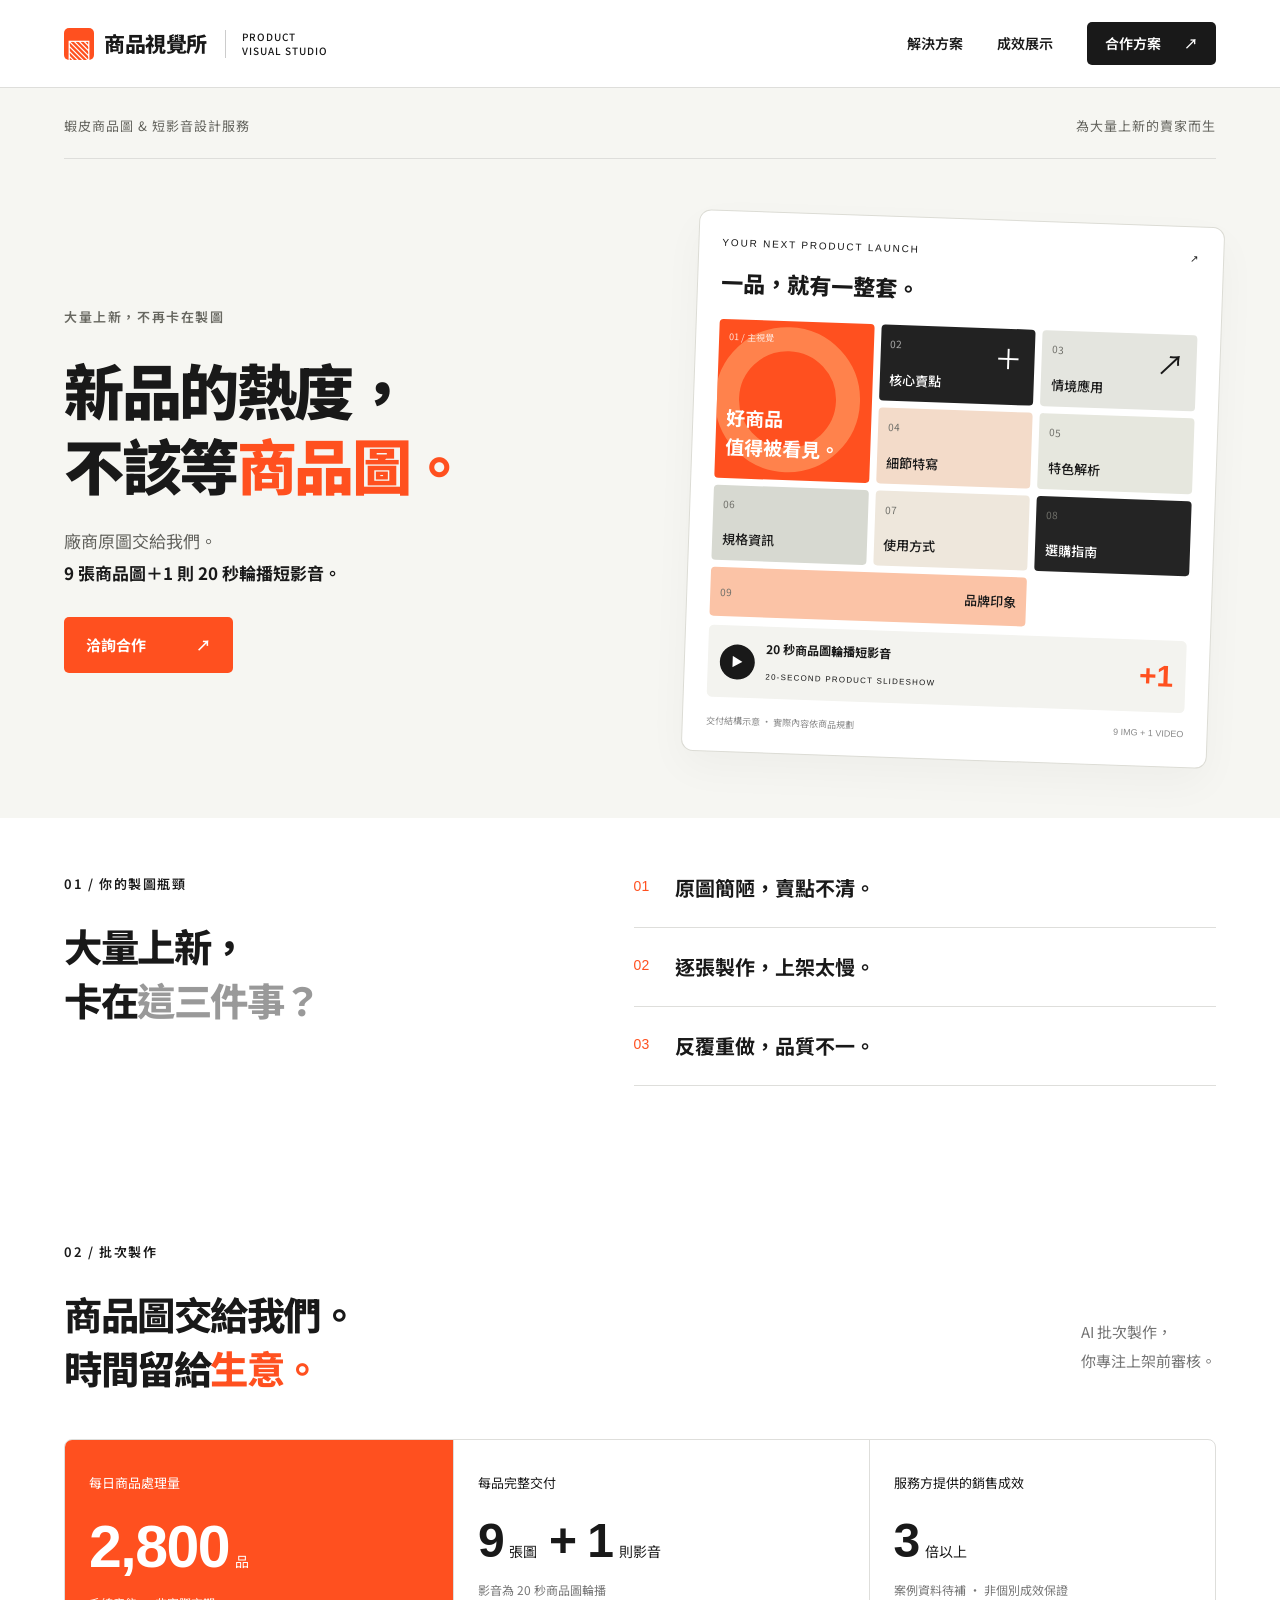
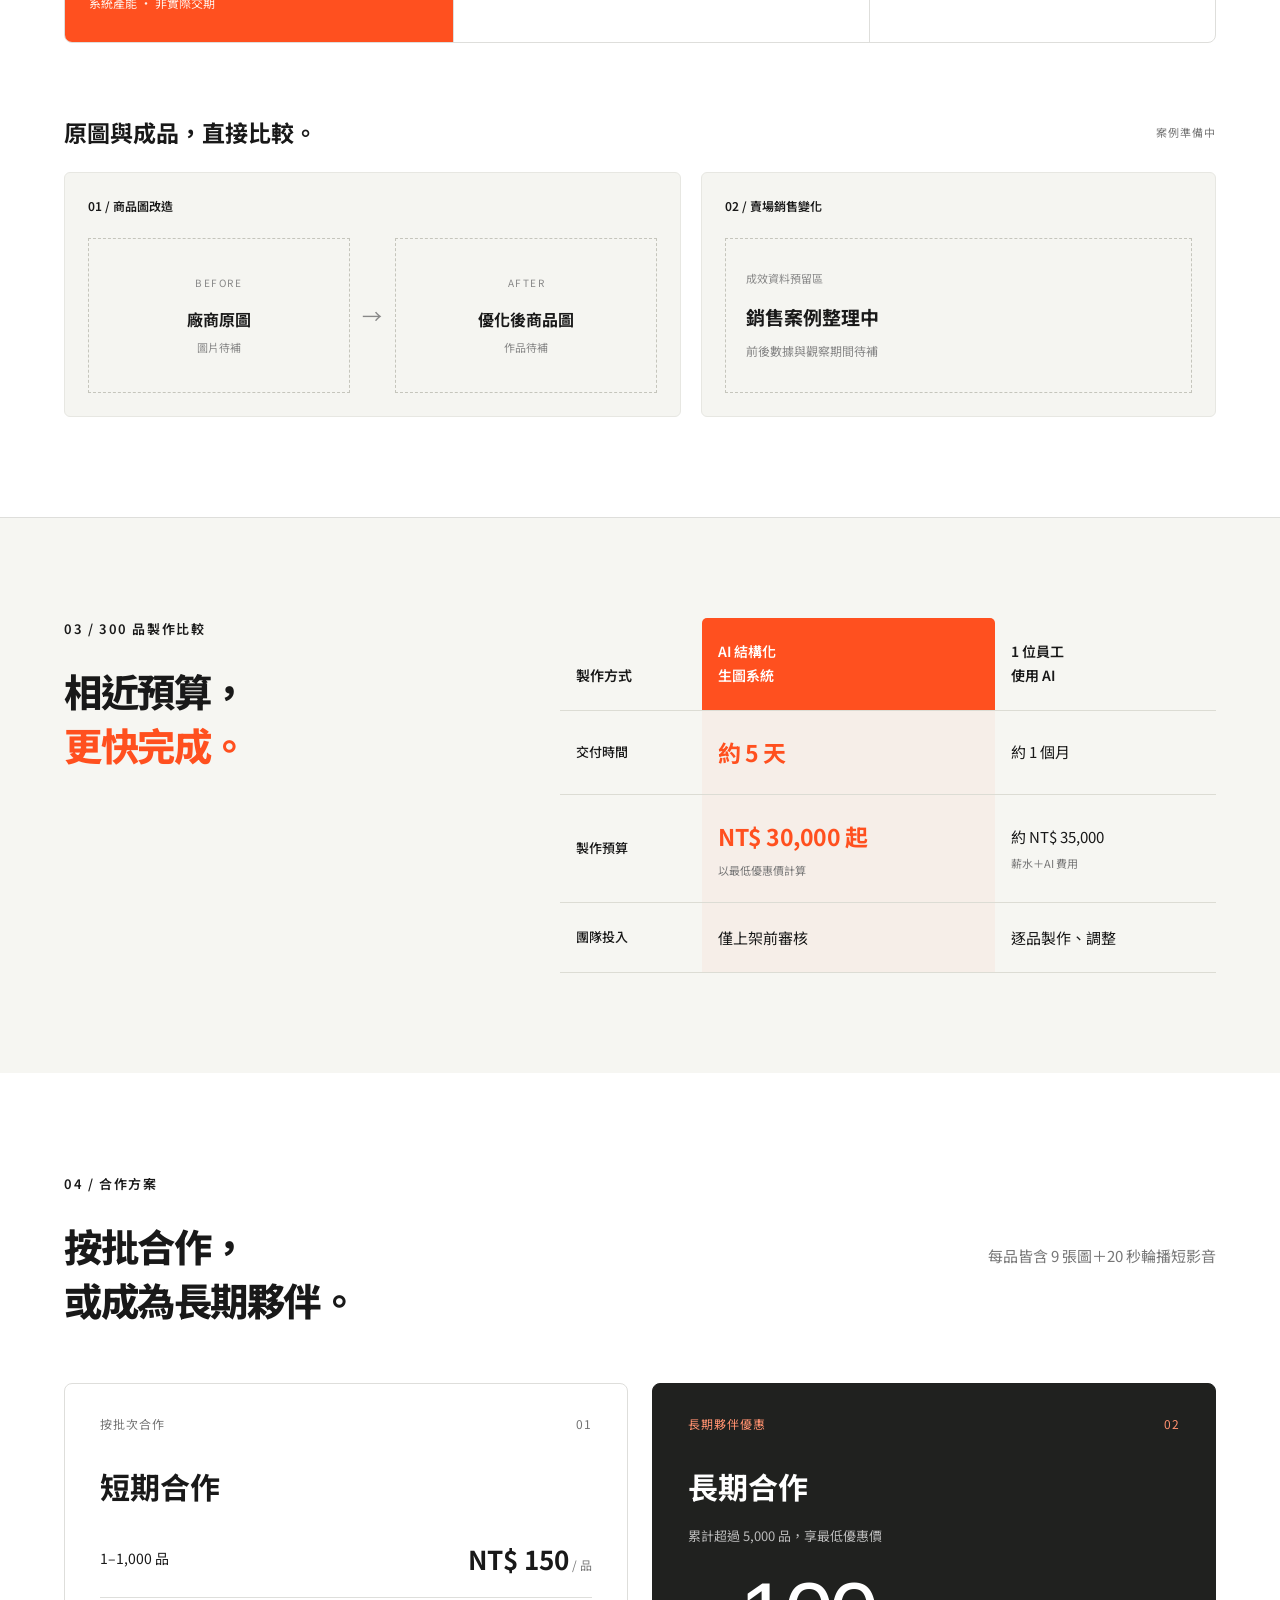
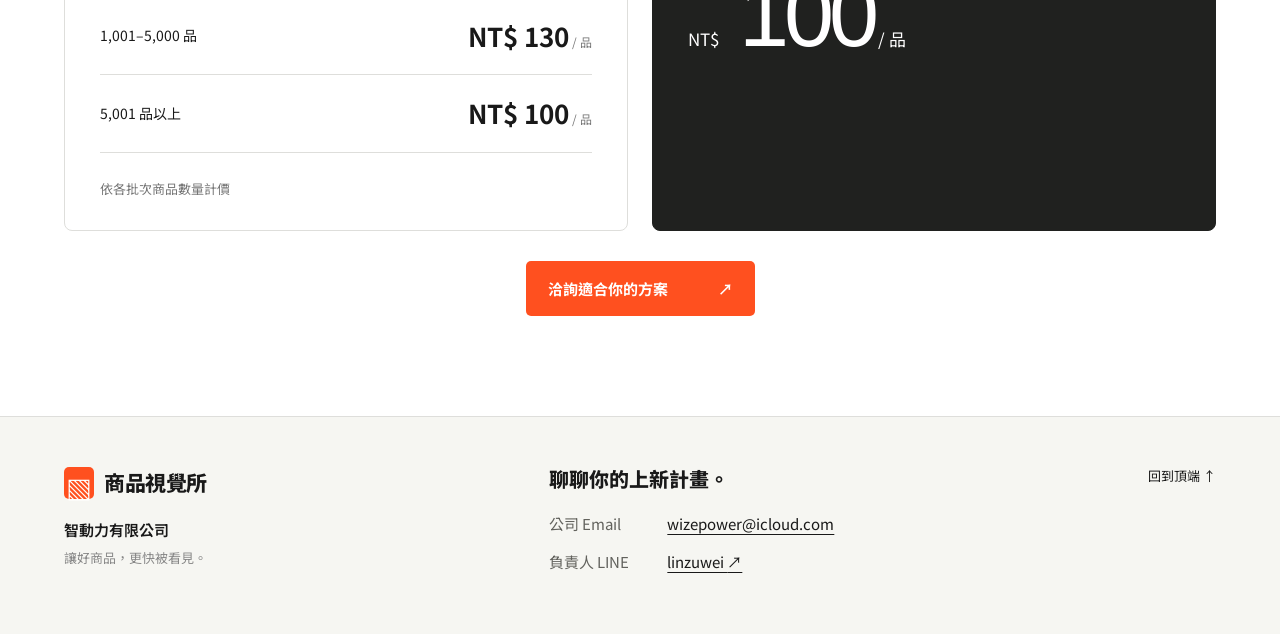
==== commit 6023b61b: "待放入優化圖和真實成績" ====
--- a/服務介紹網站/index.html
+++ b/服務介紹網站/index.html
@@ -1,29 +1,185 @@
 <!doctype html>
-<html lang="zh-Hant"><head><meta charset="utf-8"><meta name="viewport" content="width=device-width,initial-scale=1"><title>商品視覺所｜蝦皮商品圖 & 短影音設計</title><meta name="description" content="專為大量上新品的蝦皮賣家打造。AI 結構化商品圖與短影音設計，讓新品更快準備好上架。"><link rel="icon" href="data:image/svg+xml,%3Csvg xmlns='http://www.w3.org/2000/svg' viewBox='0 0 32 32'%3E%3Crect width='32' height='32' rx='8' fill='%23ff501f'/%3E%3Cpath d='M8 9h16v14H8z' fill='none' stroke='white' stroke-width='2'/%3E%3Cpath d='m14 12 6 4-6 4z' fill='white'/%3E%3C/svg%3E"><link rel="stylesheet" href="style.css"><link rel="stylesheet" href="footer.css"></head><body>
-<header><a class="brand" href="#top"><span class="brand-icon">▧</span> 商品視覺所<span class="brand-note">PRODUCT VISUAL STUDIO</span></a><nav aria-label="主要導覽"><a href="#solution">解決方案</a><a href="#results">成效展示</a><a href="#pricing">合作方案 <span>↗</span></a></nav></header>
-<main id="top">
-<section class="hero" aria-labelledby="hero-title"><div class="hero-topline"><span>蝦皮商品圖 & 短影音設計服務</span><span>為大量上新的賣家而生</span></div><div class="hero-layout"><div><p class="eyebrow">01 / 給每一位，正在搶時間的賣家</p><h1 id="hero-title">新品的熱度，<br>不該等<span class="orange">商品圖。</span></h1><p class="hero-desc">從廠商原圖，到整套商品視覺。<br>用 AI 結構化生圖系統，讓數百件新品<br class="desktop">更快準備好上架。</p><a class="button" href="#solution">看看我們如何做到 <span>↗</span></a><div class="hero-tags"><span>大量商品處理</span><span>結構化視覺</span><span>圖像 × 短影音</span></div></div><div class="visual" aria-label="每品交付9張商品圖與1則20秒商品圖輪播短影音的結構示意"><div class="visual-heading"><span>YOUR NEXT PRODUCT LAUNCH</span><span>↗</span></div><div class="visual-title">一品，就有一整套。</div><div class="delivery-grid"><div class="tile primary"><span>01 / 主視覺</span><strong>好商品<br>值得被看見。</strong><i class="abstract-ring"></i></div><div class="tile t2"><span>02</span><b>核心賣點</b><i>＋</i></div><div class="tile t3"><span>03</span><b>情境應用</b><i>↗</i></div><div class="tile t4"><span>04</span><b>細節特寫</b></div><div class="tile t5"><span>05</span><b>特色解析</b></div><div class="tile t6"><span>06</span><b>規格資訊</b></div><div class="tile t7"><span>07</span><b>使用方式</b></div><div class="tile t8"><span>08</span><b>選購指南</b></div><div class="tile t9"><span>09</span><b>品牌印象</b></div></div><div class="video-strip"><span class="play">▶</span><div><strong>再加一則，20 秒商品圖輪播短影音。</strong><small>20-SECOND PRODUCT SLIDESHOW</small></div><span class="video-count">+1</span></div><div class="visual-foot">交付結構示意 · 實際內容依商品規劃<span>9 IMG + 1 VIDEO</span></div></div></div><div class="seller-row"><p>你是這樣的<br><strong>蝦皮賣家嗎？</strong></p><div><span>01</span>經營多個賣場<br>單次上新數百品</div><div><span>02</span>新品仰賴短期熱度<br>必須搶快上架</div><div><span>03</span>商品圖設計<br>耗費大量人力與預算</div></div></section>
-<section class="problems section"><div class="section-intro"><p class="eyebrow">02 / 賣家的日常難題</p><h2>有了 AI，<br>怎麼還是<span class="muted">來不及？</span></h2></div><div class="problem-list"><article><span>01</span><div><h3>原圖不夠好，商品很難被選中。</h3><p>廠商提供的圖片少、資訊簡陋，無法完整呈現商品價值，也難以讓顧客產生購買意願。</p></div></article><article><span>02</span><div><h3>一張張生成，效率仍然卡關。</h3><p>請員工用 AI 優化商品圖，卻花大量時間反覆溝通、調整與重做，數百件新品依然等著上架。</p></div></article><article><span>03</span><div><h3>會用 AI，不等於能做出好商品圖。</h3><p>圖片品質不穩定，不知道如何下指令，更難讓每個商品都有一致、完整的視覺呈現。</p></div></article></div></section>
-<section class="bottleneck section"><div><p class="eyebrow">03 / 真正的瓶頸，是產能</p><h2>等圖片做好，<br>熱度也過了。</h2><p>以每品 9 張商品圖與 1 則 20 秒商品圖輪播短影音為製作規格，<br>當任務從 1 品變成數百品，逐張製作就成了瓶頸。</p><p>多派幾位員工，或許能縮短等待；<br>卻也代表，他們沒有時間處理賣場的其他工作。</p></div><div class="bottleneck-metric"><div><strong>15<span>品 / 天</span></strong><p>1 位員工使用 AI 的處理量</p></div><div><strong>1<span>個月起跳</span></strong><p>數百品的製作等待期</p></div><small>依服務方提供的人工處理情境估計</small></div></section>
-<section id="solution" class="solution section"><p class="eyebrow">04 / 解決方案與成效</p><div class="solution-head"><h2>把重複製作交給系統。<br>把時間還給<span class="orange">生意。</span></h2><p>獨家設計的 AI 結構化生圖系統，<br>以批次流程優化商品視覺。<br>你只需專注上架前的審核。</p></div><div class="metrics"><div class="metric main-metric"><span>每日商品處理量</span><strong>2,800<small>品</small></strong><p>為大量新品而打造的製作效率</p></div><div class="metric"><span>每品完整交付</span><strong>9<small>張圖</small> + 1<small>則影音</small></strong><p>9 張結構化商品圖＋20 秒商品圖輪播短影音</p></div><div class="metric"><span>服務方提供的銷售成效</span><strong>3<small>倍以上</small></strong><p>案例資料待補 · 非個別成效保證</p></div></div><div id="results" class="results"><div class="results-header"><h3>讓作品與數據說話。</h3><span>CASE STUDIES / 案例即將更新</span></div><div class="case-grid"><article class="case comparison"><div class="case-label">01 / 商品圖改造</div><div class="empty-pair"><div><span>BEFORE</span><b>廠商原圖</b><small>原始商品圖片待補</small></div><span class="pair-arrow">→</span><div><span>AFTER</span><b>優化後商品圖</b><small>實際設計作品待補</small></div></div><p>從原始素材，到完整呈現商品價值。</p></article><article class="case"><div class="case-label">02 / 賣場銷售變化</div><div class="empty-sales"><span>成效資料預留區</span><strong>下一個值得分享的成長。</strong><p>將展示實際賣場前後數據與觀察期間</p></div><p>以實際案例，呈現商品視覺優化後的變化。</p></article></div></div></section>
-<section class="advantage section"><div class="section-intro"><p class="eyebrow">05 / 以 300 個商品比較</p><h2>相近預算，<br><span class="orange">更快完成。</span></h2><p>讓團隊持續經營賣場，<br>不用全員投入圖片製作。</p></div><div class="comparison-table"><table><caption class="sr-only">製作300個商品的時間與預算比較</caption><thead><tr><th>製作方式</th><th>AI 結構化<br>生圖系統</th><th>1 位員工<br>使用 AI</th></tr></thead><tbody><tr><th>處理時間</th><td><strong>約 0.1 天</strong></td><td>約 1 個月</td></tr><tr><th>製作預算</th><td><strong>NT$ 30,000 起</strong><small>以最低優惠價 NT$100 / 品估算</small></td><td>約 NT$ 30,000<small>薪水＋AI 費用</small></td></tr><tr><th>團隊投入</th><td>上架前審核</td><td>逐品製作、調整</td></tr></tbody></table><p class="fine-print">以 300 品、最低優惠價 NT$100 / 品估算，非一般 300 品批次報價。此單價適用於單批 5,001 品以上，或符合累計產出超過 5,000 品的長期合作優惠條件；各方案詳見下方。處理時間為產能估算，非實際交付時間。</p></div></section>
-<section id="pricing" class="pricing section"><div class="pricing-title"><div><p class="eyebrow">06 / 合作方案</p><h2>依你的上新節奏，<br>選擇合作方式。</h2></div><p>每品皆含 9 張結構化商品圖<br>＋ 1 則 20 秒商品圖輪播短影音</p></div><div class="price-grid"><article class="price-card"><div class="plan-top"><span>按批次合作</span><span>01</span></div><h3>短期合作</h3><p>適合單次大量上新、彈性安排的賣家。</p><div class="price-line"><span>1–1,000 品</span><strong>NT$ 150<small> / 品</small></strong></div><div class="price-line"><span>1,001–5,000 品</span><strong>NT$ 130<small> / 品</small></strong></div><div class="price-line"><span>5,001 品以上</span><strong>NT$ 100<small> / 品</small></strong></div><div class="plan-foot">依各批次商品數量計價</div></article><article class="price-card long-term"><div class="plan-top"><span>長期夥伴優惠</span><span>02</span></div><h3>長期合作</h3><p>適合持續上新、穩定擴充商品線的賣家。</p><div class="long-price"><span>累計產出超過 5,000 品，享最低優惠單價</span><strong><small>NT$</small> 100<small> / 品</small></strong></div><div class="long-benefits"><span>✓ 持續累計產出數量</span><span>✓ 每品 9 張圖＋20 秒輪播短影音</span></div><div class="plan-foot">讓每一次上新，都更有效率。</div></article></div><p class="pricing-note">金額以新臺幣呈現。實際交期與製作內容依商品素材及合作約定確認。</p></section>
-</main>
-<footer id="contact" class="contact-footer">
-  <div class="footer-identity">
-    <a class="brand" href="#top"><span class="brand-icon" aria-hidden="true">▧</span> 商品視覺所</a>
-    <p class="footer-company">智動力有限公司</p>
-    <p>讓好商品，更快被看見。</p>
-  </div>
-  <div class="footer-contact">
-    <h2>聯繫我們，聊聊你的商品。</h2>
-    <address>
-      <div><span>公司 Email</span><a href="mailto:wizepower@icloud.com">wizepower@icloud.com</a></div>
-      <div><span>負責人 LINE</span><a href="https://line.me/ti/p/~linzuwei" target="_blank" rel="noopener noreferrer">linzuwei <span aria-hidden="true">↗</span></a></div>
-    </address>
-    <small>也可在 LINE 搜尋 ID：linzuwei</small>
-  </div>
-  <a class="footer-top" href="#top">回到頂端 ↑</a>
-</footer>
-</body></html>
-
+<html lang="zh-Hant">
+  <head>
+    <meta charset="utf-8">
+    <meta name="viewport" content="width=device-width,initial-scale=1">
+    <title>商品視覺所｜蝦皮商品圖 & 短影音設計</title>
+    <meta name="description" content="專為大量上新品的蝦皮賣家打造。AI 結構化商品圖與短影音設計，讓新品更快準備好上架。">
+    <link rel="icon" href="data:image/svg+xml,%3Csvg xmlns='http://www.w3.org/2000/svg' viewBox='0 0 32 32'%3E%3Crect width='32' height='32' rx='8' fill='%23ff501f'/%3E%3Cpath d='M8 9h16v14H8z' fill='none' stroke='white' stroke-width='2'/%3E%3Cpath d='m14 12 6 4-6 4z' fill='white'/%3E%3C/svg%3E">
+    <link rel="stylesheet" href="style.css">
+    <link rel="stylesheet" href="footer.css">
+  </head>
+  <body>
+    <header>
+      <a class="brand" href="#top"><span class="brand-icon">▧</span> 商品視覺所<span class="brand-note">PRODUCT VISUAL STUDIO</span></a>
+      <nav aria-label="主要導覽"><a href="#solution">解決方案</a><a href="#results">成效展示</a><a href="#pricing">合作方案 <span>↗</span></a></nav>
+    </header>
+    <main id="top">
+      <section class="hero" aria-labelledby="hero-title">
+        <div class="hero-topline"><span>蝦皮商品圖 & 短影音設計服務</span><span>為大量上新的賣家而生</span></div>
+        <div class="hero-layout">
+          <div>
+            <p class="eyebrow">大量上新，不再卡在製圖</p>
+            <h1 id="hero-title">新品的熱度，<br>不該等<span class="orange">商品圖。</span></h1>
+            <p class="hero-desc">廠商原圖交給我們。<br><strong>9 張商品圖＋1 則 20 秒輪播短影音。</strong></p>
+            <a class="button" href="#contact">洽詢合作 <span>↗</span></a>
+          </div>
+          <div class="visual" aria-label="每品交付9張商品圖與1則20秒商品圖輪播短影音的結構示意">
+            <div class="visual-heading"><span>YOUR NEXT PRODUCT LAUNCH</span><span>↗</span></div>
+            <div class="visual-title">一品，就有一整套。</div>
+            <div class="delivery-grid">
+              <div class="tile primary"><span>01 / 主視覺</span><strong>好商品<br>值得被看見。</strong><i class="abstract-ring"></i></div>
+              <div class="tile t2"><span>02</span><b>核心賣點</b><i>＋</i></div>
+              <div class="tile t3"><span>03</span><b>情境應用</b><i>↗</i></div>
+              <div class="tile t4"><span>04</span><b>細節特寫</b></div>
+              <div class="tile t5"><span>05</span><b>特色解析</b></div>
+              <div class="tile t6"><span>06</span><b>規格資訊</b></div>
+              <div class="tile t7"><span>07</span><b>使用方式</b></div>
+              <div class="tile t8"><span>08</span><b>選購指南</b></div>
+              <div class="tile t9"><span>09</span><b>品牌印象</b></div>
+            </div>
+            <div class="video-strip">
+              <span class="play">▶</span>
+              <div><strong>20 秒商品圖輪播短影音</strong><small>20-SECOND PRODUCT SLIDESHOW</small></div>
+              <span class="video-count">+1</span>
+            </div>
+            <div class="visual-foot">交付結構示意 · 實際內容依商品規劃<span>9 IMG + 1 VIDEO</span></div>
+          </div>
+        </div>
+      </section>
+      <section class="problems section">
+        <div class="section-intro">
+          <p class="eyebrow">01 / 你的製圖瓶頸</p>
+          <h2>大量上新，<br>卡在<span class="muted">這三件事？</span></h2>
+        </div>
+        <div class="problem-list">
+          <article>
+            <span>01</span>
+            <div>
+              <h3>原圖簡陋，賣點不清。</h3>
+            </div>
+          </article>
+          <article>
+            <span>02</span>
+            <div>
+              <h3>逐張製作，上架太慢。</h3>
+            </div>
+          </article>
+          <article>
+            <span>03</span>
+            <div>
+              <h3>反覆重做，品質不一。</h3>
+            </div>
+          </article>
+        </div>
+      </section>
+      <section id="solution" class="solution section">
+        <p class="eyebrow">02 / 批次製作</p>
+        <div class="solution-head">
+          <h2>商品圖交給我們。<br>時間留給<span class="orange">生意。</span></h2>
+          <p>AI 批次製作，<br>你專注上架前審核。</p>
+        </div>
+        <div class="metrics">
+          <div class="metric main-metric">
+            <span>每日商品處理量</span>
+            <strong>2,800<small>品</small></strong>
+            <p>系統產能 · 非實際交期</p>
+          </div>
+          <div class="metric">
+            <span>每品完整交付</span>
+            <strong>9<small>張圖</small> + 1<small>則影音</small></strong>
+            <p>影音為 20 秒商品圖輪播</p>
+          </div>
+          <div class="metric">
+            <span>服務方提供的銷售成效</span>
+            <strong>3<small>倍以上</small></strong>
+            <p>案例資料待補 · 非個別成效保證</p>
+          </div>
+        </div>
+        <div id="results" class="results">
+          <div class="results-header">
+            <h3>原圖與成品，直接比較。</h3>
+            <span>案例準備中</span>
+          </div>
+          <div class="case-grid">
+            <article class="case comparison">
+              <div class="case-label">01 / 商品圖改造</div>
+              <div class="empty-pair">
+                <div><span>BEFORE</span><b>廠商原圖</b><small>圖片待補</small></div>
+                <span class="pair-arrow">→</span>
+                <div><span>AFTER</span><b>優化後商品圖</b><small>作品待補</small></div>
+              </div>
+            </article>
+            <article class="case">
+              <div class="case-label">02 / 賣場銷售變化</div>
+              <div class="empty-sales">
+                <span>成效資料預留區</span>
+                <strong>銷售案例整理中</strong>
+                <p>前後數據與觀察期間待補</p>
+              </div>
+            </article>
+          </div>
+        </div>
+      </section>
+      <section class="advantage section">
+        <div class="section-intro">
+          <p class="eyebrow">03 / 300 品製作比較</p>
+          <h2>相近預算，<br><span class="orange">更快完成。</span></h2>
+        </div>
+        <div class="comparison-table">
+          <table>
+            <caption class="sr-only">製作300個商品的時間與預算比較</caption>
+            <thead>
+              <tr><th>製作方式</th><th>AI 結構化<br>生圖系統</th><th>1 位員工<br>使用 AI</th></tr>
+            </thead>
+            <tbody>
+              <tr><th>交付時間</th><td><strong>約 5 天</strong></td><td>約 1 個月</td></tr>
+              <tr><th>製作預算</th><td><strong>NT$ 30,000 起</strong><small>以最低優惠價計算</small></td><td>約 NT$ 35,000<small>薪水＋AI 費用</small></td></tr>
+              <tr><th>團隊投入</th><td>僅上架前審核</td><td>逐品製作、調整</td></tr>
+            </tbody>
+          </table>
+        </div>
+      </section>
+      <section id="pricing" class="pricing section">
+        <div class="pricing-title">
+          <div>
+            <p class="eyebrow">04 / 合作方案</p>
+            <h2>按批合作，<br>或成為長期夥伴。</h2>
+          </div>
+          <p>每品皆含 9 張圖＋20 秒輪播短影音</p>
+        </div>
+        <div class="price-grid">
+          <article class="price-card">
+            <div class="plan-top"><span>按批次合作</span><span>01</span></div>
+            <h3>短期合作</h3>
+            <div class="price-line"><span>1–1,000 品</span><strong>NT$ 150<small> / 品</small></strong></div>
+            <div class="price-line"><span>1,001–5,000 品</span><strong>NT$ 130<small> / 品</small></strong></div>
+            <div class="price-line"><span>5,001 品以上</span><strong>NT$ 100<small> / 品</small></strong></div>
+            <div class="plan-foot">依各批次商品數量計價</div>
+          </article>
+          <article class="price-card long-term">
+            <div class="plan-top"><span>長期夥伴優惠</span><span>02</span></div>
+            <h3>長期合作</h3>
+            <div class="long-price"><span>累計超過 5,000 品，享最低優惠價</span><strong><small>NT$</small> 100<small> / 品</small></strong></div>
+          </article>
+        </div>
+        <div class="pricing-cta"><a class="button" href="#contact">洽詢適合你的方案 <span>↗</span></a></div>
+      </section>
+    </main>
+    <footer id="contact" class="contact-footer">
+      <div class="footer-identity">
+        <a class="brand" href="#top"><span class="brand-icon" aria-hidden="true">▧</span> 商品視覺所</a>
+        <p class="footer-company">智動力有限公司</p>
+        <p>讓好商品，更快被看見。</p>
+      </div>
+      <div class="footer-contact">
+        <h2>聊聊你的上新計畫。</h2>
+        <address>
+          <div><span>公司 Email</span><a href="mailto:wizepower@icloud.com">wizepower@icloud.com</a></div>
+          <div><span>負責人 LINE</span><a href="https://line.me/ti/p/~linzuwei" target="_blank" rel="noopener noreferrer">linzuwei <span aria-hidden="true">↗</span></a></div>
+        </address>
+      </div>
+      <a class="footer-top" href="#top">回到頂端 ↑</a>
+    </footer>
+  </body>
+</html>
--- a/服務介紹網站/footer.css
+++ b/服務介紹網站/footer.css
@@ -1,3 +1,8 @@
+/* Compact landing-page accents. */
+.hero-desc strong { color: var(--ink); font-weight: 700; }
+.problems.section { padding-top: 55px; padding-bottom: 55px; }
+.problem-list h3 { margin-bottom: 0; }
+.pricing-cta { margin-top: 30px; text-align: center; }
 .contact-footer {
   display: grid;
   grid-template-columns: 1fr 1.25fr auto;
@@ -22,15 +27,22 @@
 }
 .footer-contact address { font-style: normal; }
 .footer-contact address > div {
-  display: flex;
-  flex-wrap: wrap;
+  display: grid;
+  grid-template-columns: 100px minmax(0, 1fr);
+  align-items: baseline;
   gap: 6px 18px;
   margin-bottom: 12px;
 }
+.footer-contact address > div > span,
+.footer-contact address > div > a {
+  margin: 0;
+  padding: 0;
+  font-size: 15px;
+  line-height: 1.7;
+}
 .footer-contact address > div > span {
-  width: 100px;
   color: #62625d;
-  font-size: 13px;
+  white-space: nowrap;
 }
 .footer-contact address a {
   overflow-wrap: anywhere;
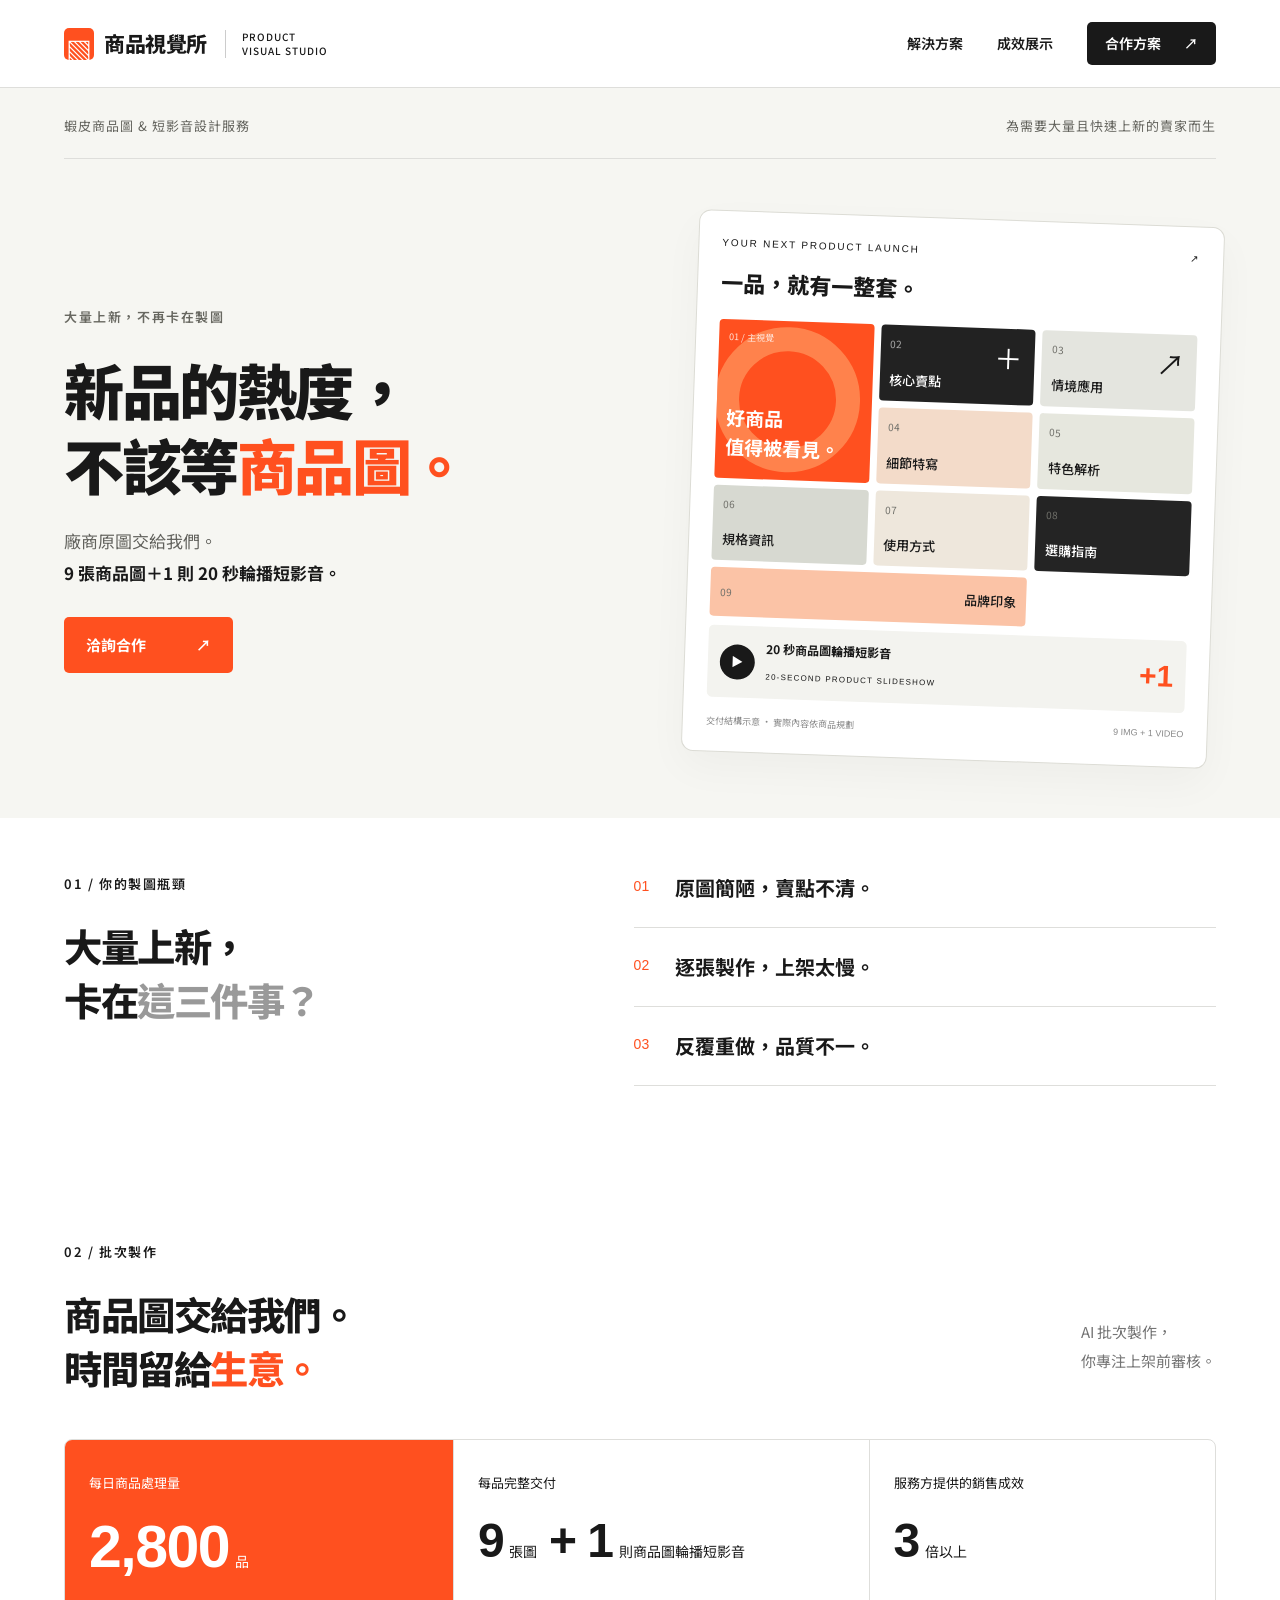
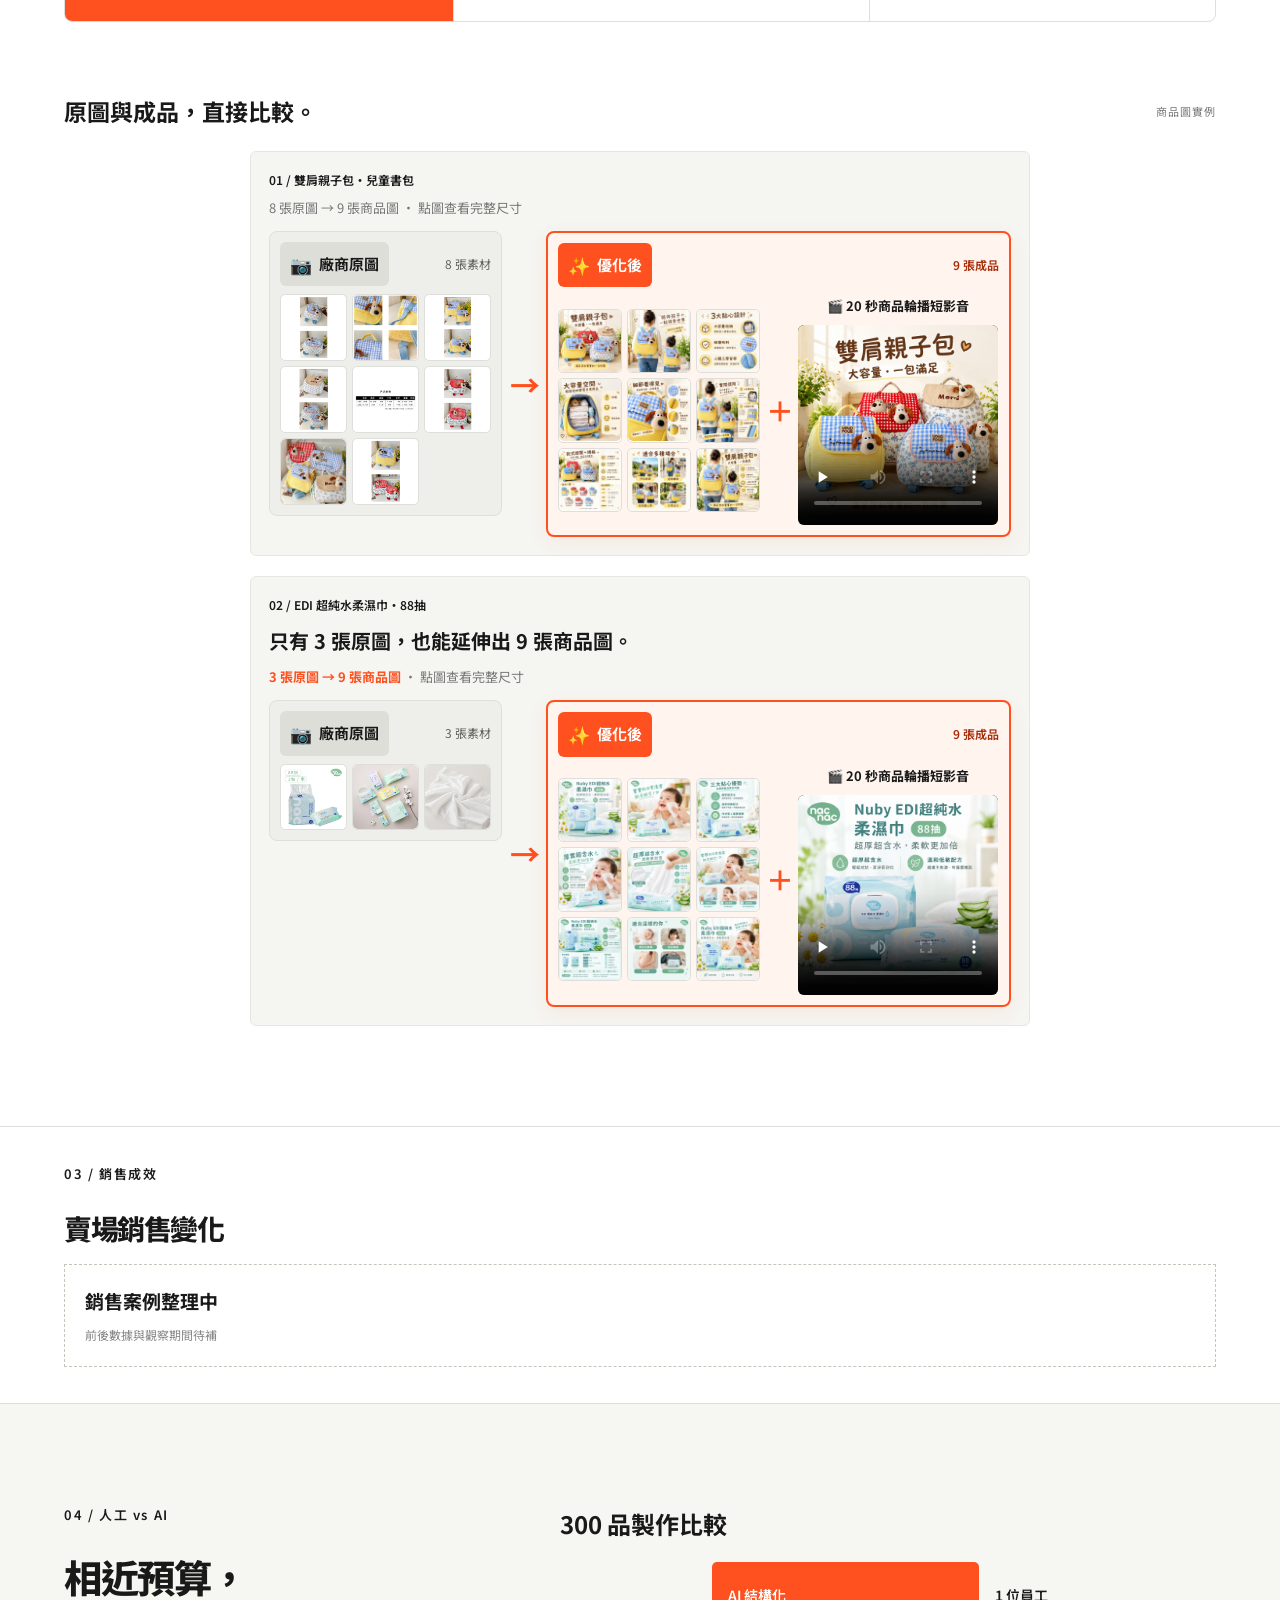
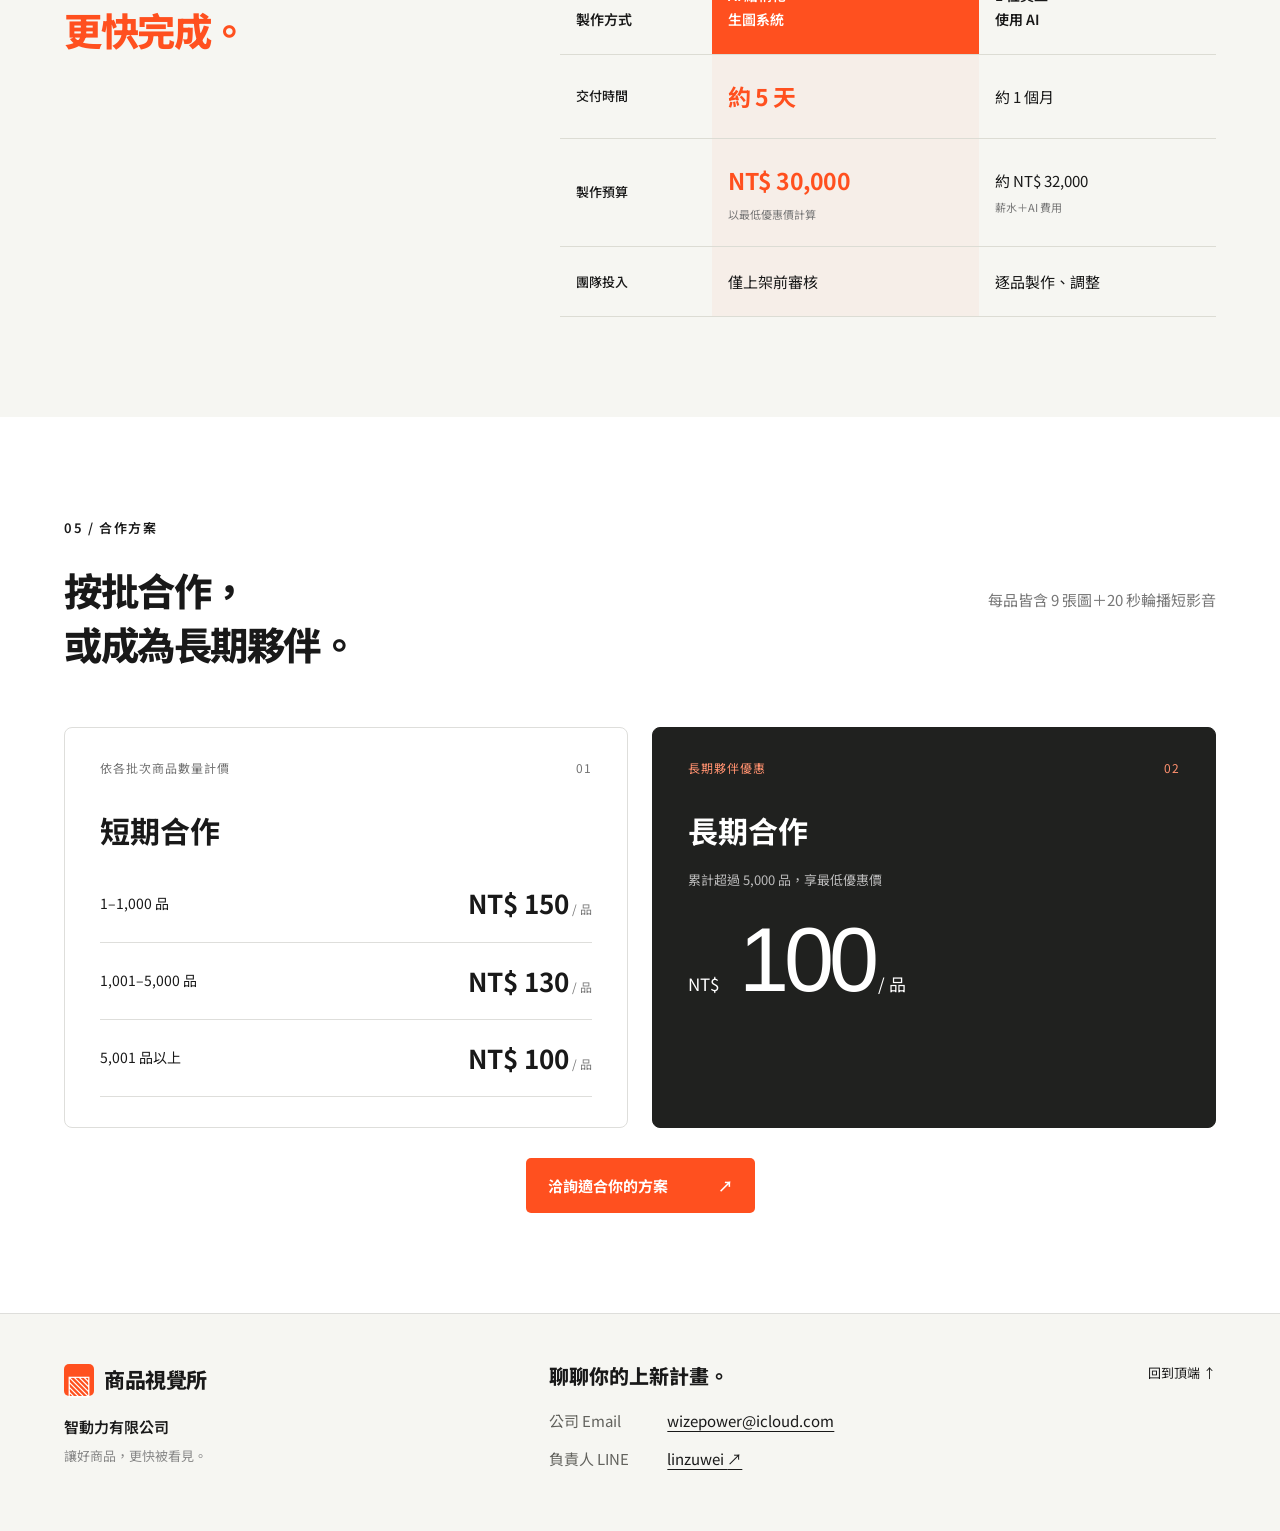
==== commit 64a92715: "新增圖片優化案例" ====
--- a/服務介紹網站/index.html
+++ b/服務介紹網站/index.html
@@ -16,7 +16,7 @@
     </header>
     <main id="top">
       <section class="hero" aria-labelledby="hero-title">
-        <div class="hero-topline"><span>蝦皮商品圖 & 短影音設計服務</span><span>為大量上新的賣家而生</span></div>
+        <div class="hero-topline"><span>蝦皮商品圖 & 短影音設計服務</span><span>為需要大量且快速上新的賣家而生</span></div>
         <div class="hero-layout">
           <div>
             <p class="eyebrow">大量上新，不再卡在製圖</p>
@@ -83,58 +83,127 @@
           <div class="metric main-metric">
             <span>每日商品處理量</span>
             <strong>2,800<small>品</small></strong>
-            <p>系統產能 · 非實際交期</p>
           </div>
           <div class="metric">
             <span>每品完整交付</span>
-            <strong>9<small>張圖</small> + 1<small>則影音</small></strong>
-            <p>影音為 20 秒商品圖輪播</p>
+            <strong>9<small>張圖</small> + 1<small>則商品圖輪播短影音</small></strong>
           </div>
           <div class="metric">
             <span>服務方提供的銷售成效</span>
             <strong>3<small>倍以上</small></strong>
-            <p>案例資料待補 · 非個別成效保證</p>
           </div>
         </div>
         <div id="results" class="results">
           <div class="results-header">
             <h3>原圖與成品，直接比較。</h3>
-            <span>案例準備中</span>
+            <span>商品圖實例</span>
           </div>
           <div class="case-grid">
             <article class="case comparison">
-              <div class="case-label">01 / 商品圖改造</div>
-              <div class="empty-pair">
-                <div><span>BEFORE</span><b>廠商原圖</b><small>圖片待補</small></div>
-                <span class="pair-arrow">→</span>
-                <div><span>AFTER</span><b>優化後商品圖</b><small>作品待補</small></div>
+              <div class="case-label">01 / 雙肩親子包・兒童書包</div>
+              <p class="gallery-hint">8 張原圖 → 9 張商品圖 · 點圖查看完整尺寸</p>
+              <div class="product-comparison">
+                <div class="gallery-column gallery-before">
+                  <h4><span class="gallery-badge"><span aria-hidden="true">📷</span> 廠商原圖</span><span class="gallery-count">8 張素材</span></h4>
+                  <div class="product-gallery">
+                  <a href="assets/backpack/before-1.jpg" target="_blank" rel="noopener noreferrer" aria-label="兒童書包廠商原圖 1，新分頁查看完整圖片"><img src="assets/backpack/before-1.jpg" alt="雙肩親子包兒童書包・廠商原圖 1" width="1024" height="1024" loading="lazy" decoding="async"></a>
+                  <a href="assets/backpack/before-2.jpg" target="_blank" rel="noopener noreferrer" aria-label="兒童書包廠商原圖 2，新分頁查看完整圖片"><img src="assets/backpack/before-2.jpg" alt="雙肩親子包兒童書包・廠商原圖 2" width="1024" height="1024" loading="lazy" decoding="async"></a>
+                  <a href="assets/backpack/before-3.jpg" target="_blank" rel="noopener noreferrer" aria-label="兒童書包廠商原圖 3，新分頁查看完整圖片"><img src="assets/backpack/before-3.jpg" alt="雙肩親子包兒童書包・廠商原圖 3" width="1024" height="1024" loading="lazy" decoding="async"></a>
+                  <a href="assets/backpack/before-4.jpg" target="_blank" rel="noopener noreferrer" aria-label="兒童書包廠商原圖 4，新分頁查看完整圖片"><img src="assets/backpack/before-4.jpg" alt="雙肩親子包兒童書包・廠商原圖 4" width="1024" height="1024" loading="lazy" decoding="async"></a>
+                  <a href="assets/backpack/before-5.jpg" target="_blank" rel="noopener noreferrer" aria-label="兒童書包廠商原圖 5，新分頁查看完整圖片"><img src="assets/backpack/before-5.jpg" alt="雙肩親子包兒童書包・廠商原圖 5" width="1024" height="1024" loading="lazy" decoding="async"></a>
+                  <a href="assets/backpack/before-6.jpg" target="_blank" rel="noopener noreferrer" aria-label="兒童書包廠商原圖 6，新分頁查看完整圖片"><img src="assets/backpack/before-6.jpg" alt="雙肩親子包兒童書包・廠商原圖 6" width="1024" height="1024" loading="lazy" decoding="async"></a>
+                  <a href="assets/backpack/before-7.jpg" target="_blank" rel="noopener noreferrer" aria-label="兒童書包廠商原圖 7，新分頁查看完整圖片"><img src="assets/backpack/before-7.jpg" alt="雙肩親子包兒童書包・廠商原圖 7" width="1024" height="1024" loading="lazy" decoding="async"></a>
+                  <a href="assets/backpack/before-8.jpg" target="_blank" rel="noopener noreferrer" aria-label="兒童書包廠商原圖 8，新分頁查看完整圖片"><img src="assets/backpack/before-8.jpg" alt="雙肩親子包兒童書包・廠商原圖 8" width="1024" height="1024" loading="lazy" decoding="async"></a>
+                  </div>
+                </div>
+                <span class="comparison-arrow" aria-hidden="true">→</span>
+                <div class="gallery-column gallery-after">
+                  <h4><span class="gallery-badge"><span aria-hidden="true">✨</span> 優化後</span><span class="gallery-count">9 張成品</span></h4>
+                  <div class="product-gallery">
+                  <a href="assets/backpack/after-1.jpg" target="_blank" rel="noopener noreferrer" aria-label="兒童書包優化圖 1，新分頁查看完整圖片"><img src="assets/backpack/after-1.jpg" alt="雙肩親子包兒童書包・優化圖 1" width="1024" height="1024" loading="lazy" decoding="async"></a>
+                  <a href="assets/backpack/after-2.jpg" target="_blank" rel="noopener noreferrer" aria-label="兒童書包優化圖 2，新分頁查看完整圖片"><img src="assets/backpack/after-2.jpg" alt="雙肩親子包兒童書包・優化圖 2" width="1024" height="1024" loading="lazy" decoding="async"></a>
+                  <a href="assets/backpack/after-3.jpg" target="_blank" rel="noopener noreferrer" aria-label="兒童書包優化圖 3，新分頁查看完整圖片"><img src="assets/backpack/after-3.jpg" alt="雙肩親子包兒童書包・優化圖 3" width="1024" height="1024" loading="lazy" decoding="async"></a>
+                  <a href="assets/backpack/after-4.jpg" target="_blank" rel="noopener noreferrer" aria-label="兒童書包優化圖 4，新分頁查看完整圖片"><img src="assets/backpack/after-4.jpg" alt="雙肩親子包兒童書包・優化圖 4" width="1024" height="1024" loading="lazy" decoding="async"></a>
+                  <a href="assets/backpack/after-5.jpg" target="_blank" rel="noopener noreferrer" aria-label="兒童書包優化圖 5，新分頁查看完整圖片"><img src="assets/backpack/after-5.jpg" alt="雙肩親子包兒童書包・優化圖 5" width="1024" height="1024" loading="lazy" decoding="async"></a>
+                  <a href="assets/backpack/after-6.jpg" target="_blank" rel="noopener noreferrer" aria-label="兒童書包優化圖 6，新分頁查看完整圖片"><img src="assets/backpack/after-6.jpg" alt="雙肩親子包兒童書包・優化圖 6" width="1024" height="1024" loading="lazy" decoding="async"></a>
+                  <a href="assets/backpack/after-7.jpg" target="_blank" rel="noopener noreferrer" aria-label="兒童書包優化圖 7，新分頁查看完整圖片"><img src="assets/backpack/after-7.jpg" alt="雙肩親子包兒童書包・優化圖 7" width="1024" height="1024" loading="lazy" decoding="async"></a>
+                  <a href="assets/backpack/after-8.jpg" target="_blank" rel="noopener noreferrer" aria-label="兒童書包優化圖 8，新分頁查看完整圖片"><img src="assets/backpack/after-8.jpg" alt="雙肩親子包兒童書包・優化圖 8" width="1024" height="1024" loading="lazy" decoding="async"></a>
+                  <a href="assets/backpack/after-9.jpg" target="_blank" rel="noopener noreferrer" aria-label="兒童書包優化圖 9，新分頁查看完整圖片"><img src="assets/backpack/after-9.jpg" alt="雙肩親子包兒童書包・優化圖 9" width="1024" height="1024" loading="lazy" decoding="async"></a>
+                  </div>
+                  <div class="deliverable-plus" aria-hidden="true">＋</div>
+                  <figure class="case-video">
+                    <figcaption>🎬 20 秒商品輪播短影音</figcaption>
+                    <video controls playsinline preload="none" poster="assets/backpack/after-1.jpg" aria-label="兒童書包20秒商品輪播短影音">
+                      <source src="assets/backpack/slideshow.mp4" type="video/mp4">
+                      您的瀏覽器不支援影片播放，<a href="assets/backpack/slideshow.mp4">點此開啟影片</a>。
+                    </video>
+                  </figure>
+                </div>
               </div>
             </article>
-            <article class="case">
-              <div class="case-label">02 / 賣場銷售變化</div>
-              <div class="empty-sales">
-                <span>成效資料預留區</span>
-                <strong>銷售案例整理中</strong>
-                <p>前後數據與觀察期間待補</p>
+            <article class="case comparison">
+              <div class="case-label">02 / EDI 超純水柔濕巾・88抽</div>
+              <h3>只有 3 張原圖，也能延伸出 9 張商品圖。</h3>
+              <p class="gallery-hint"><strong class="orange">3 張原圖 → 9 張商品圖</strong> · 點圖查看完整尺寸</p>
+              <div class="product-comparison">
+                <div class="gallery-column gallery-before">
+                  <h4><span class="gallery-badge"><span aria-hidden="true">📷</span> 廠商原圖</span><span class="gallery-count">3 張素材</span></h4>
+                  <div class="product-gallery">
+                    <a href="assets/nuby/before-1.webp" target="_blank" rel="noopener noreferrer" aria-label="柔濕巾廠商原圖 1，新分頁查看完整圖片"><img src="assets/nuby/before-1.webp" alt="EDI 超純水柔濕巾 88抽・廠商原圖 1" width="1024" height="1024" loading="lazy" decoding="async"></a>
+                    <a href="assets/nuby/before-2.webp" target="_blank" rel="noopener noreferrer" aria-label="柔濕巾廠商原圖 2，新分頁查看完整圖片"><img src="assets/nuby/before-2.webp" alt="EDI 超純水柔濕巾 88抽・廠商原圖 2" width="1024" height="1024" loading="lazy" decoding="async"></a>
+                    <a href="assets/nuby/before-3.webp" target="_blank" rel="noopener noreferrer" aria-label="柔濕巾廠商原圖 3，新分頁查看完整圖片"><img src="assets/nuby/before-3.webp" alt="EDI 超純水柔濕巾 88抽・廠商原圖 3" width="1024" height="1024" loading="lazy" decoding="async"></a>
+                  </div>
+                </div>
+                <span class="comparison-arrow" aria-hidden="true">→</span>
+                <div class="gallery-column gallery-after">
+                  <h4><span class="gallery-badge"><span aria-hidden="true">✨</span> 優化後</span><span class="gallery-count">9 張成品</span></h4>
+                  <div class="product-gallery">
+                    <a href="assets/nuby/after-1.jpg" target="_blank" rel="noopener noreferrer" aria-label="柔濕巾優化圖 1，新分頁查看完整圖片"><img src="assets/nuby/after-1.jpg" alt="EDI 超純水柔濕巾 88抽・優化圖 1" width="1024" height="1024" loading="lazy" decoding="async"></a>
+                    <a href="assets/nuby/after-2.jpg" target="_blank" rel="noopener noreferrer" aria-label="柔濕巾優化圖 2，新分頁查看完整圖片"><img src="assets/nuby/after-2.jpg" alt="EDI 超純水柔濕巾 88抽・優化圖 2" width="1024" height="1024" loading="lazy" decoding="async"></a>
+                    <a href="assets/nuby/after-3.jpg" target="_blank" rel="noopener noreferrer" aria-label="柔濕巾優化圖 3，新分頁查看完整圖片"><img src="assets/nuby/after-3.jpg" alt="EDI 超純水柔濕巾 88抽・優化圖 3" width="1024" height="1024" loading="lazy" decoding="async"></a>
+                    <a href="assets/nuby/after-4.jpg" target="_blank" rel="noopener noreferrer" aria-label="柔濕巾優化圖 4，新分頁查看完整圖片"><img src="assets/nuby/after-4.jpg" alt="EDI 超純水柔濕巾 88抽・優化圖 4" width="1024" height="1024" loading="lazy" decoding="async"></a>
+                    <a href="assets/nuby/after-5.jpg" target="_blank" rel="noopener noreferrer" aria-label="柔濕巾優化圖 5，新分頁查看完整圖片"><img src="assets/nuby/after-5.jpg" alt="EDI 超純水柔濕巾 88抽・優化圖 5" width="1024" height="1024" loading="lazy" decoding="async"></a>
+                    <a href="assets/nuby/after-6.jpg" target="_blank" rel="noopener noreferrer" aria-label="柔濕巾優化圖 6，新分頁查看完整圖片"><img src="assets/nuby/after-6.jpg" alt="EDI 超純水柔濕巾 88抽・優化圖 6" width="1024" height="1024" loading="lazy" decoding="async"></a>
+                    <a href="assets/nuby/after-7.jpg" target="_blank" rel="noopener noreferrer" aria-label="柔濕巾優化圖 7，新分頁查看完整圖片"><img src="assets/nuby/after-7.jpg" alt="EDI 超純水柔濕巾 88抽・優化圖 7" width="1024" height="1024" loading="lazy" decoding="async"></a>
+                    <a href="assets/nuby/after-8.jpg" target="_blank" rel="noopener noreferrer" aria-label="柔濕巾優化圖 8，新分頁查看完整圖片"><img src="assets/nuby/after-8.jpg" alt="EDI 超純水柔濕巾 88抽・優化圖 8" width="1024" height="1024" loading="lazy" decoding="async"></a>
+                    <a href="assets/nuby/after-9.jpg" target="_blank" rel="noopener noreferrer" aria-label="柔濕巾優化圖 9，新分頁查看完整圖片"><img src="assets/nuby/after-9.jpg" alt="EDI 超純水柔濕巾 88抽・優化圖 9" width="1024" height="1024" loading="lazy" decoding="async"></a>
+                  </div>
+                  <div class="deliverable-plus" aria-hidden="true">＋</div>
+                  <figure class="case-video">
+                    <figcaption>🎬 20 秒商品輪播短影音</figcaption>
+                    <video controls playsinline preload="none" poster="assets/nuby/after-1.jpg" aria-label="柔濕巾20秒商品輪播短影音">
+                      <source src="assets/nuby/slideshow.mp4" type="video/mp4">
+                      您的瀏覽器不支援影片播放，<a href="assets/nuby/slideshow.mp4">點此開啟影片</a>。
+                    </video>
+                  </figure>
+                </div>
               </div>
             </article>
           </div>
         </div>
       </section>
+      <section id="sales-results" class="sales-results section" aria-labelledby="sales-results-title">
+        <p class="eyebrow">03 / 銷售成效</p>
+        <h2 id="sales-results-title">賣場銷售變化</h2>
+        <div class="empty-sales">
+          <strong>銷售案例整理中</strong>
+          <p>前後數據與觀察期間待補</p>
+        </div>
+      </section>
       <section class="advantage section">
         <div class="section-intro">
-          <p class="eyebrow">03 / 300 品製作比較</p>
+          <p class="eyebrow">04 / 人工 vs AI</p>
           <h2>相近預算，<br><span class="orange">更快完成。</span></h2>
         </div>
         <div class="comparison-table">
           <table>
-            <caption class="sr-only">製作300個商品的時間與預算比較</caption>
+            <caption class="comparison-caption">300 品製作比較</caption>
             <thead>
               <tr><th>製作方式</th><th>AI 結構化<br>生圖系統</th><th>1 位員工<br>使用 AI</th></tr>
             </thead>
             <tbody>
               <tr><th>交付時間</th><td><strong>約 5 天</strong></td><td>約 1 個月</td></tr>
-              <tr><th>製作預算</th><td><strong>NT$ 30,000 起</strong><small>以最低優惠價計算</small></td><td>約 NT$ 35,000<small>薪水＋AI 費用</small></td></tr>
+              <tr><th>製作預算</th><td><strong>NT$ 30,000</strong><small>以最低優惠價計算</small></td><td>約 NT$ 32,000<small>薪水＋AI 費用</small></td></tr>
               <tr><th>團隊投入</th><td>僅上架前審核</td><td>逐品製作、調整</td></tr>
             </tbody>
           </table>
@@ -143,19 +212,18 @@
       <section id="pricing" class="pricing section">
         <div class="pricing-title">
           <div>
-            <p class="eyebrow">04 / 合作方案</p>
+            <p class="eyebrow">05 / 合作方案</p>
             <h2>按批合作，<br>或成為長期夥伴。</h2>
           </div>
           <p>每品皆含 9 張圖＋20 秒輪播短影音</p>
         </div>
         <div class="price-grid">
           <article class="price-card">
-            <div class="plan-top"><span>按批次合作</span><span>01</span></div>
+            <div class="plan-top"><span>依各批次商品數量計價</span><span>01</span></div>
             <h3>短期合作</h3>
             <div class="price-line"><span>1–1,000 品</span><strong>NT$ 150<small> / 品</small></strong></div>
             <div class="price-line"><span>1,001–5,000 品</span><strong>NT$ 130<small> / 品</small></strong></div>
             <div class="price-line"><span>5,001 品以上</span><strong>NT$ 100<small> / 品</small></strong></div>
-            <div class="plan-foot">依各批次商品數量計價</div>
           </article>
           <article class="price-card long-term">
             <div class="plan-top"><span>長期夥伴優惠</span><span>02</span></div>
--- a/服務介紹網站/footer.css
+++ b/服務介紹網站/footer.css
@@ -1,4 +1,44 @@
 /* Compact landing-page accents. */
+.sales-results.section { padding-top: 36px; padding-bottom: 36px; border-top: 1px solid var(--line); }
+.sales-results h2 { margin: 0; font-size: 28px; }
+.sales-results .empty-sales { min-height: 0; margin-top: 16px; }
+.sales-results .empty-sales strong { margin-top: 0; }
+.case.comparison { grid-column: 1 / -1; width: 100%; max-width: 780px; justify-self: center; box-sizing: border-box; padding: 18px; }
+.case.comparison > h3 { margin: 8px 0; font-size: 20px; }
+.case .gallery-hint { margin: 6px 0 12px; font-size: 13px; }
+.product-comparison { display: grid; grid-template-columns: minmax(0, 1fr) 28px minmax(0, 2fr); gap: 8px; align-items: start; }
+.comparison-arrow { align-self: center; text-align: center; color: var(--orange); font-size: 30px; font-weight: 700; }
+.deliverable-plus { text-align: center; color: var(--orange); font-size: 28px; font-weight: 700; margin: 6px 0; }
+.case-video { min-width: 0; margin: 0; text-align: center; }
+.case-video figcaption { margin-bottom: 8px; font-size: 13px; font-weight: 700; }
+.case-video video { display: block; width: 100%; max-width: 200px; aspect-ratio: 1; margin: auto; border-radius: 6px; background: #191919; }
+.comparison-caption { caption-side: top; text-align: left; font-size: 24px; font-weight: 700; padding-bottom: 18px; }
+.gallery-column { min-width: 0; }
+.gallery-column h4 { margin: 0 0 8px; font-size: 15px; }
+.gallery-column h4 span { margin-left: 8px; color: #62625d; font-size: 12px; font-weight: 400; }
+.gallery-before, .gallery-after { padding: 10px; border-radius: 8px; }
+.gallery-before { background: #eeeeea; border: 1px solid var(--line); }
+.gallery-after { background: #fff5ee; border: 2px solid var(--orange); box-shadow: 0 6px 20px #ff501f12; }
+.gallery-after { display: grid; grid-template-columns: minmax(0, 1fr) 24px minmax(0, 1fr); column-gap: 6px; align-items: center; }
+.gallery-after > h4 { grid-column: 1 / -1; }
+.gallery-after > .product-gallery { grid-column: 1; grid-row: 2; }
+.gallery-after > .deliverable-plus { grid-column: 2; grid-row: 2; margin: 0; }
+.gallery-after > .case-video { grid-column: 3; grid-row: 2; }
+.gallery-column h4 { display: flex; align-items: center; justify-content: space-between; flex-wrap: wrap; gap: 8px; }
+.gallery-column h4 .gallery-badge { display: inline-flex; align-items: center; gap: 7px; margin: 0; padding: 7px 10px; border-radius: 6px; background: #deded8; color: var(--ink); font-size: 15px; font-weight: 700; }
+.gallery-column .gallery-badge > span { margin: 0; font-size: 18px; }
+.gallery-after h4 .gallery-badge { background: var(--orange); color: #fff; }
+.gallery-column h4 .gallery-count { margin: 0; }
+.gallery-after h4 .gallery-count { color: #a82d0b; font-weight: 600; }
+.product-gallery { display: grid; grid-template-columns: repeat(3, minmax(0, 1fr)); gap: 5px; }
+.product-gallery a { display: block; background: white; border: 1px solid var(--line); border-radius: 5px; }
+.product-gallery a:hover { border-color: var(--orange); }
+.product-gallery img { display: block; width: 100%; height: auto; aspect-ratio: 1; object-fit: contain; border-radius: 5px; }
+@media (max-width: 680px) {
+  .case.comparison { padding: 12px; }
+  .product-comparison { grid-template-columns: 1fr; gap: 12px; max-width: 340px; margin-inline: auto; }
+  .comparison-arrow { transform: rotate(90deg); justify-self: center; line-height: 1; }
+}
 .hero-desc strong { color: var(--ink); font-weight: 700; }
 .problems.section { padding-top: 55px; padding-bottom: 55px; }
 .problem-list h3 { margin-bottom: 0; }
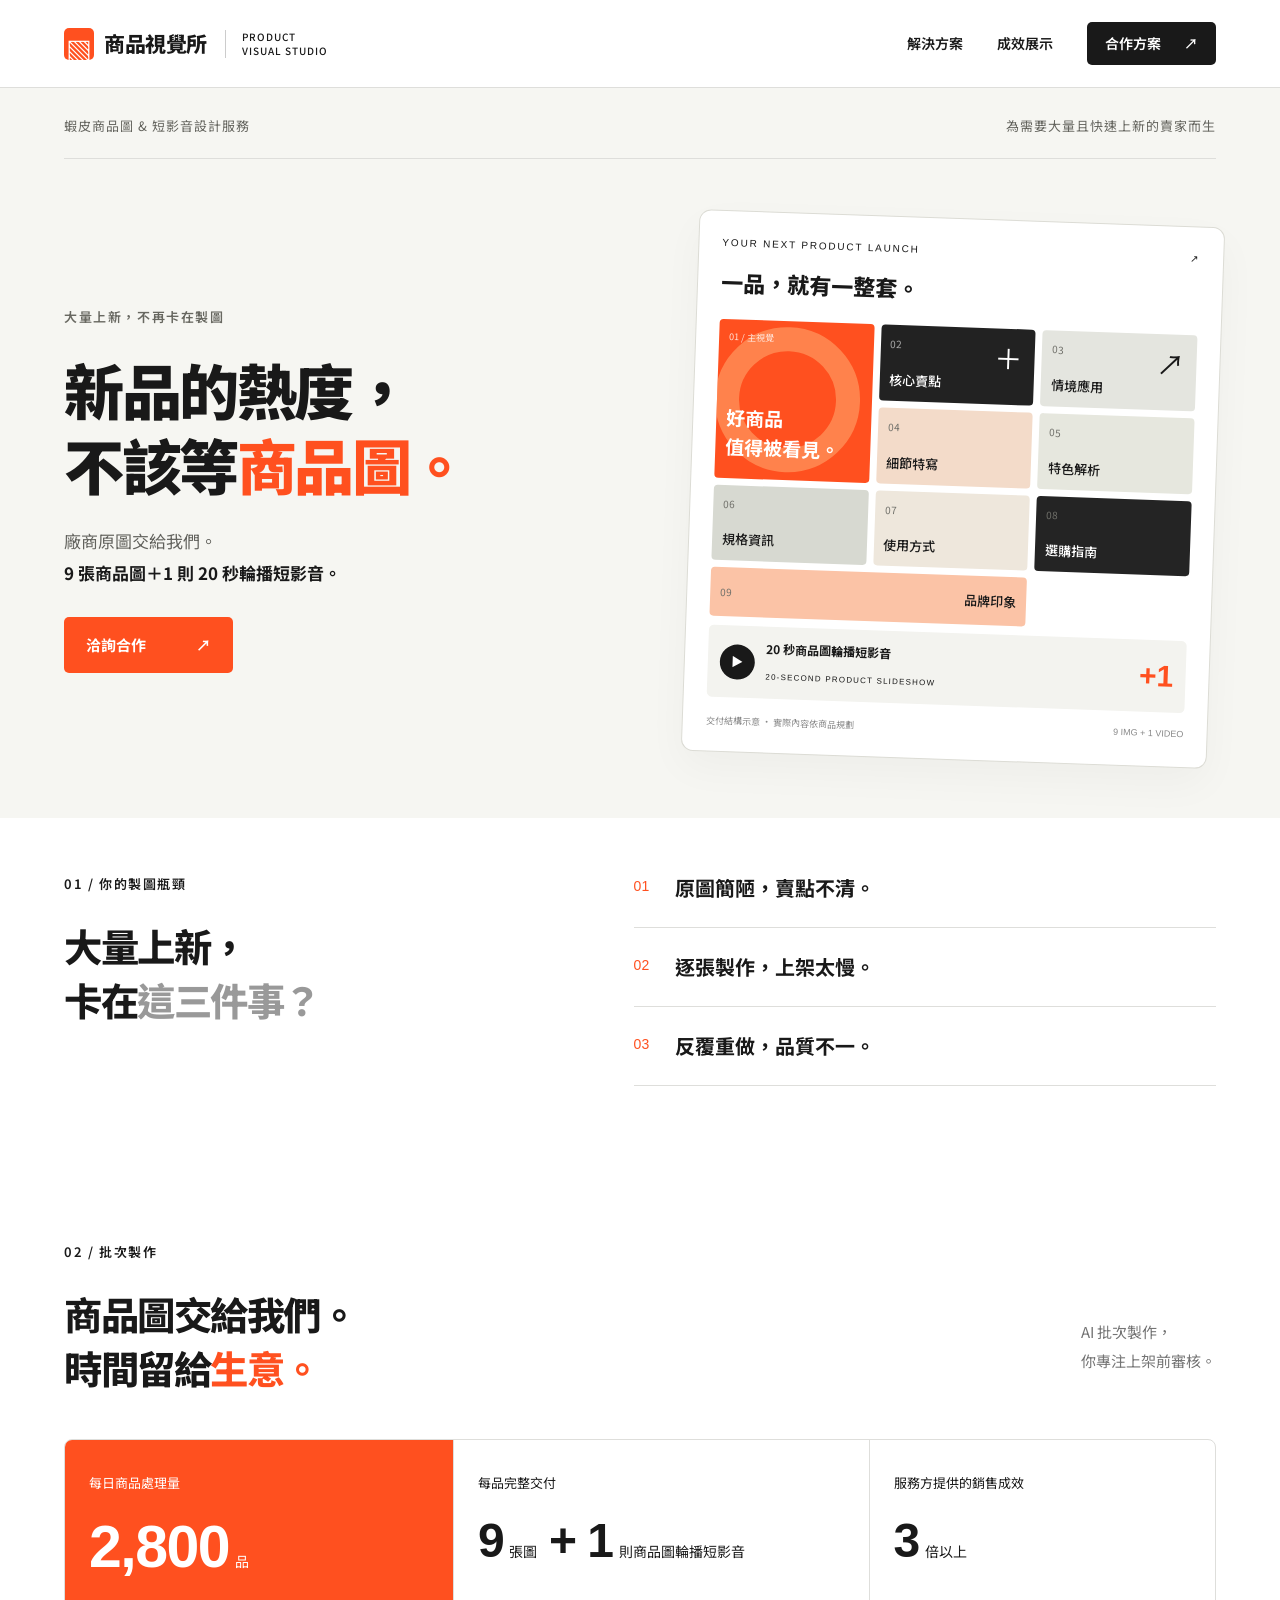
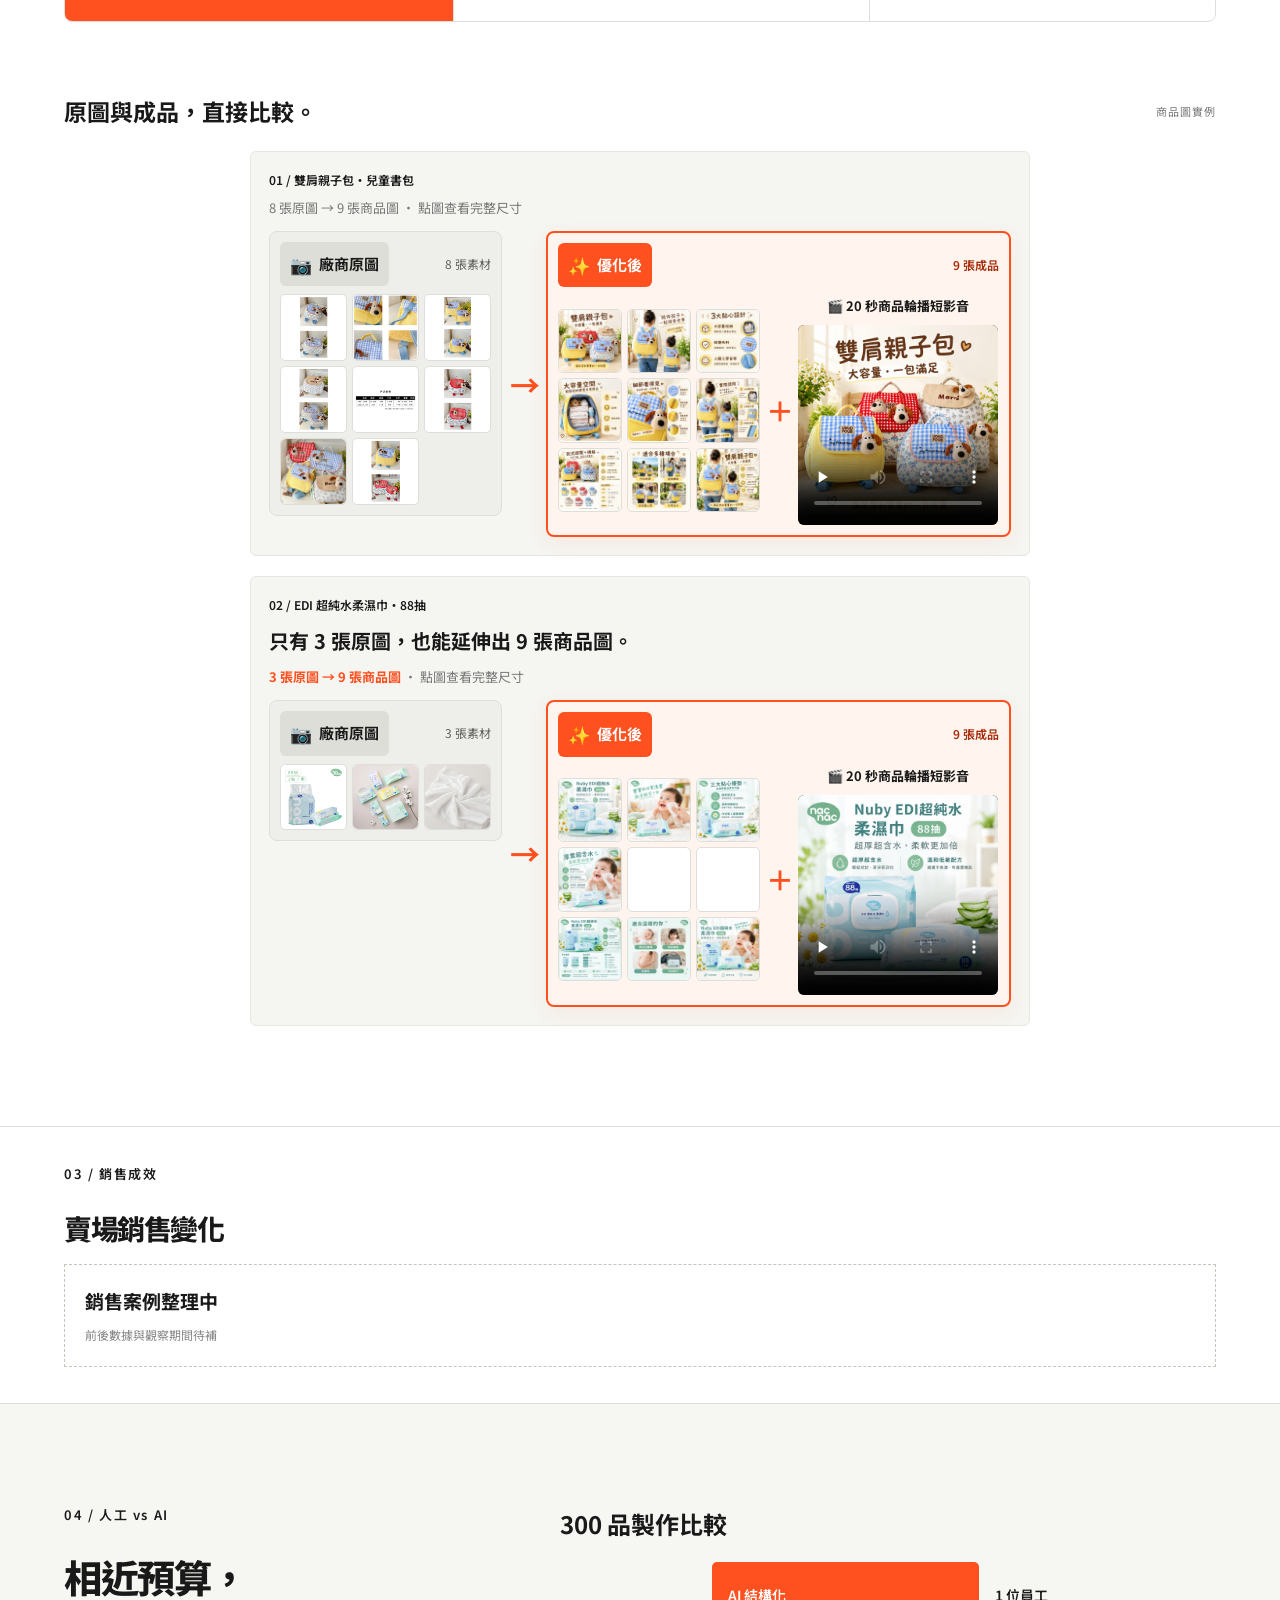
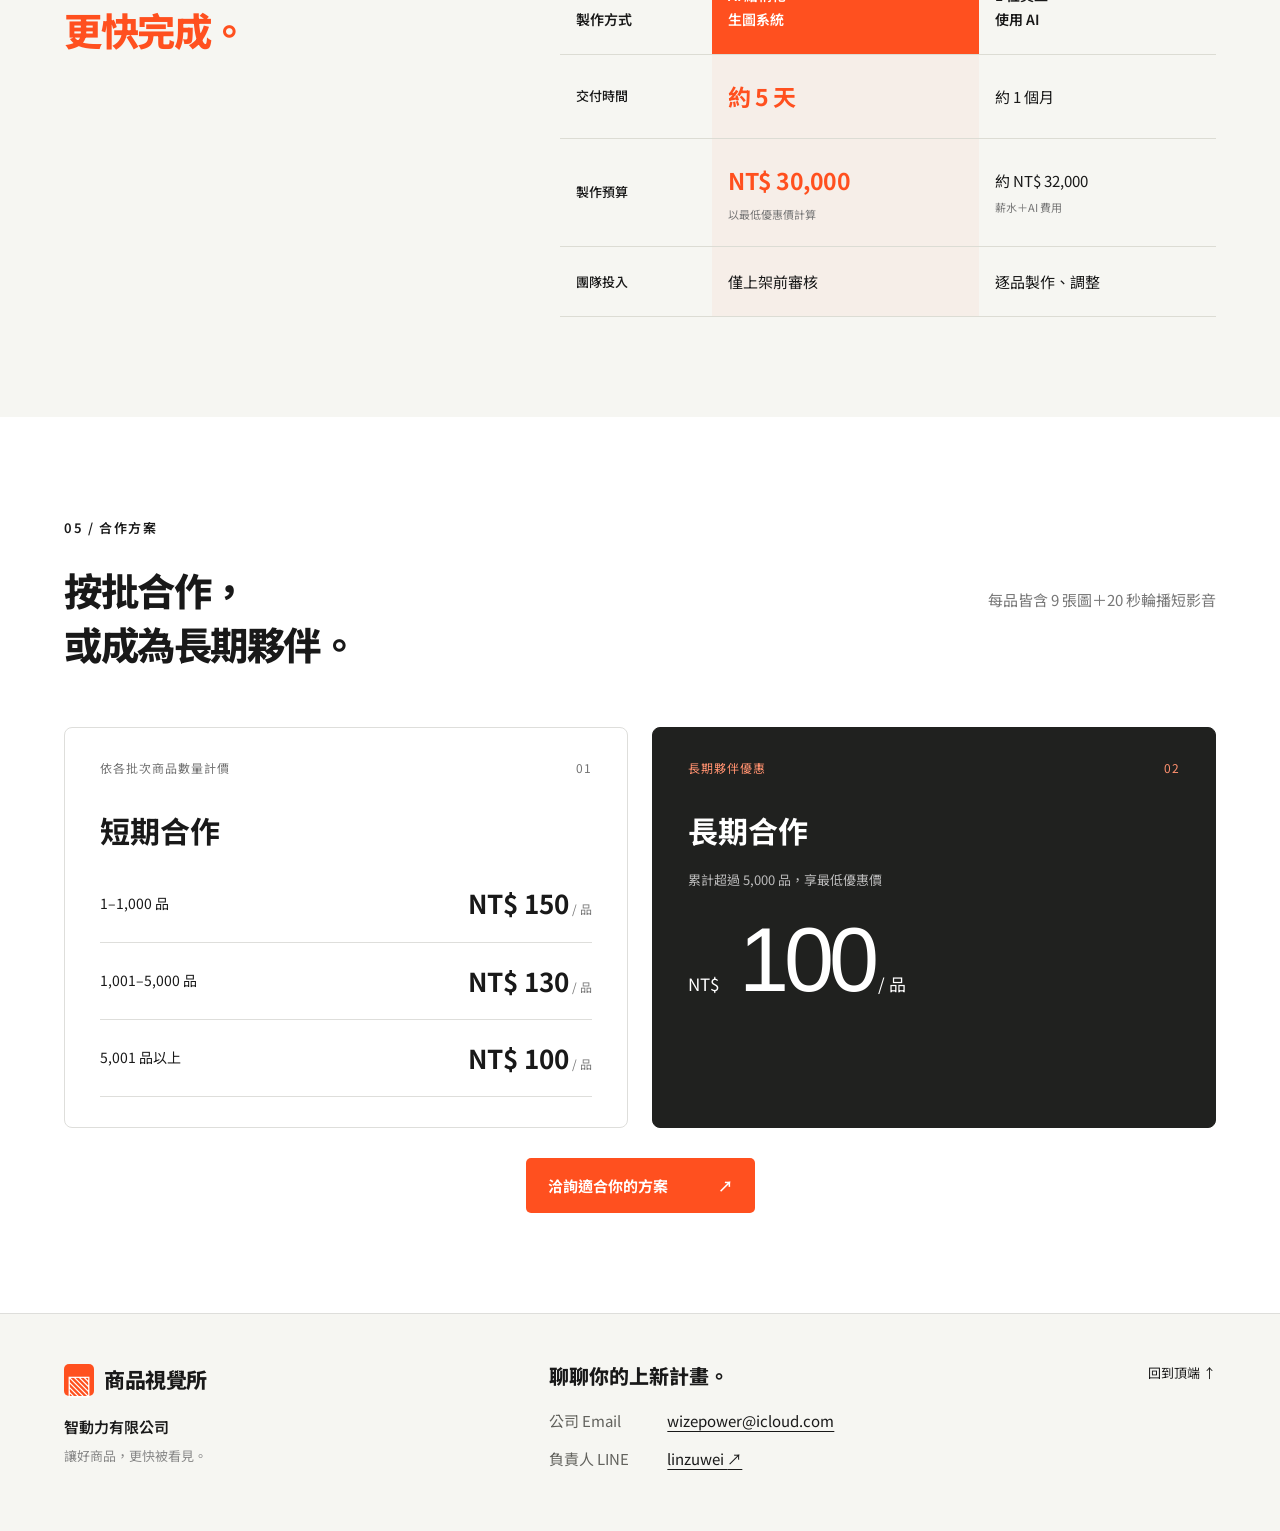
==== commit ab2665ba: "temp" ====
--- a/服務介紹網站/index.html
+++ b/服務介紹網站/index.html
@@ -250,4 +250,4 @@
       <a class="footer-top" href="#top">回到頂端 ↑</a>
     </footer>
   </body>
-</html>
+</html>
